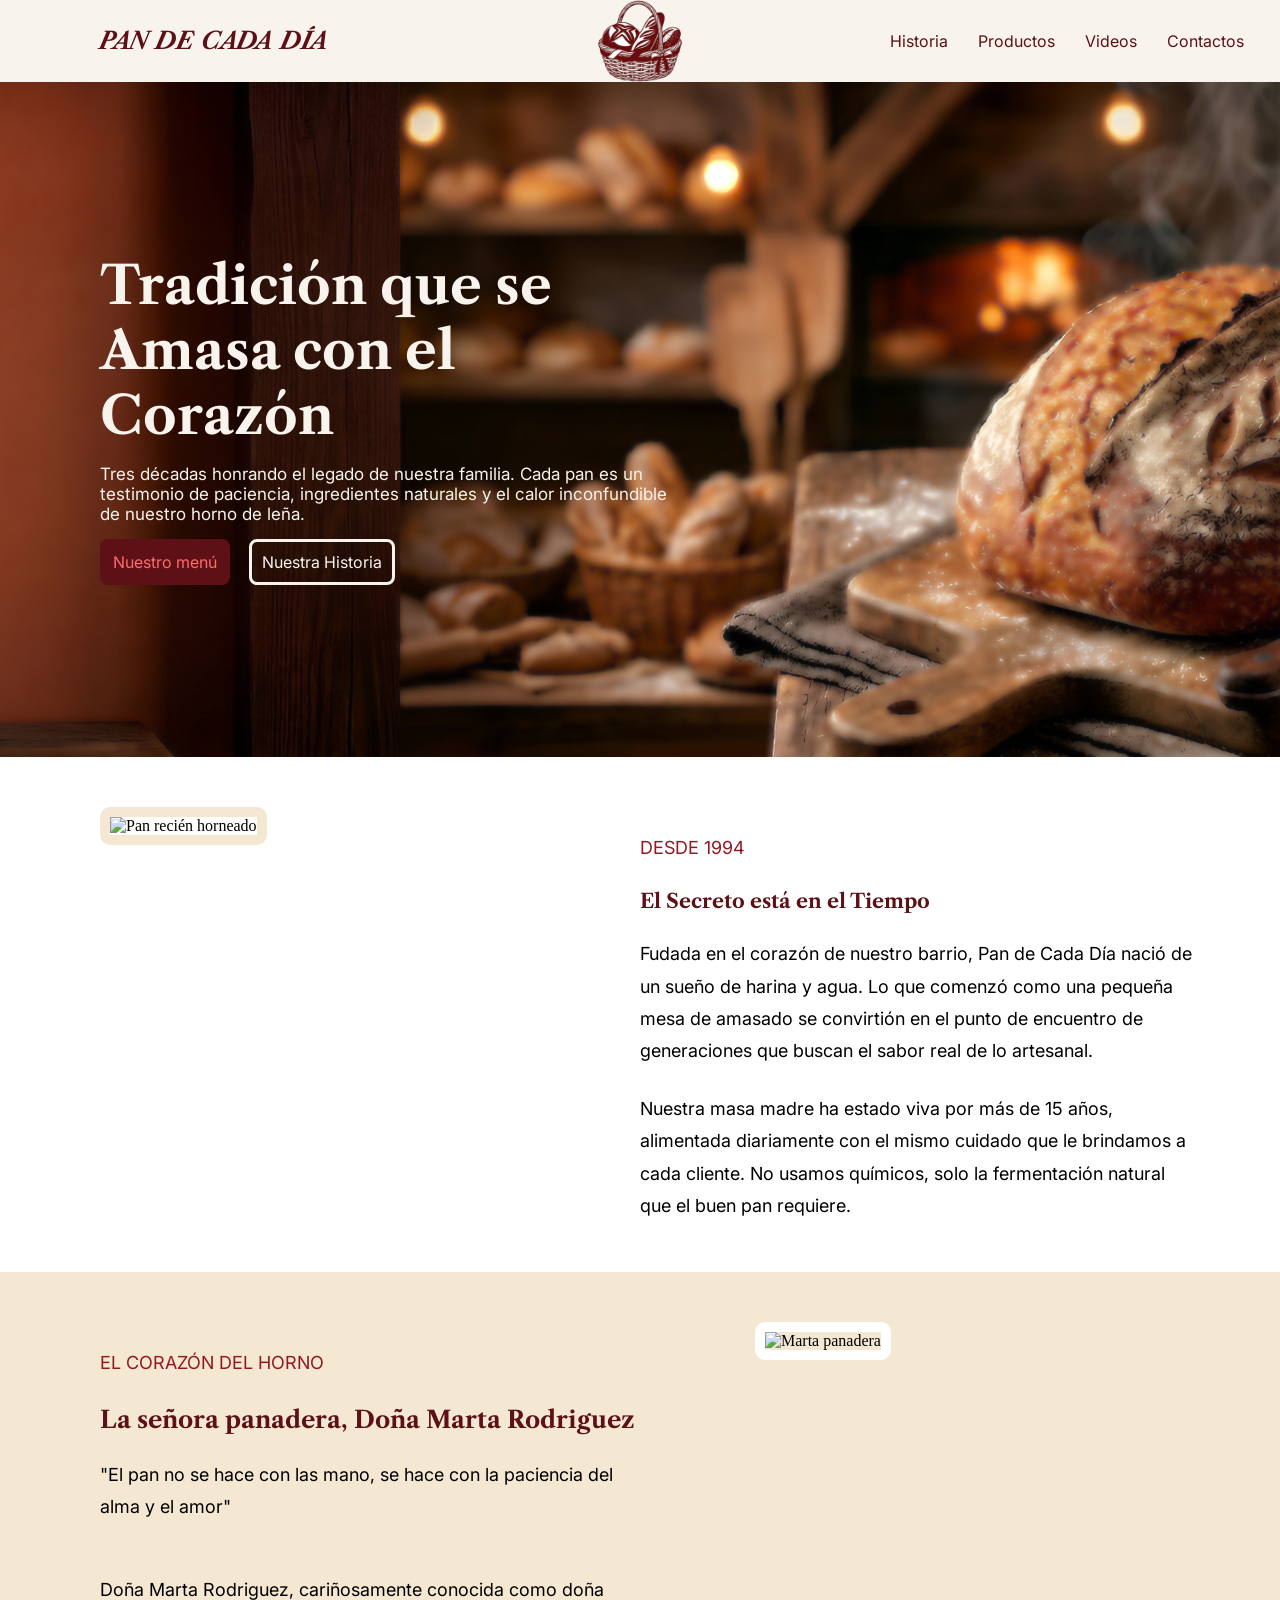
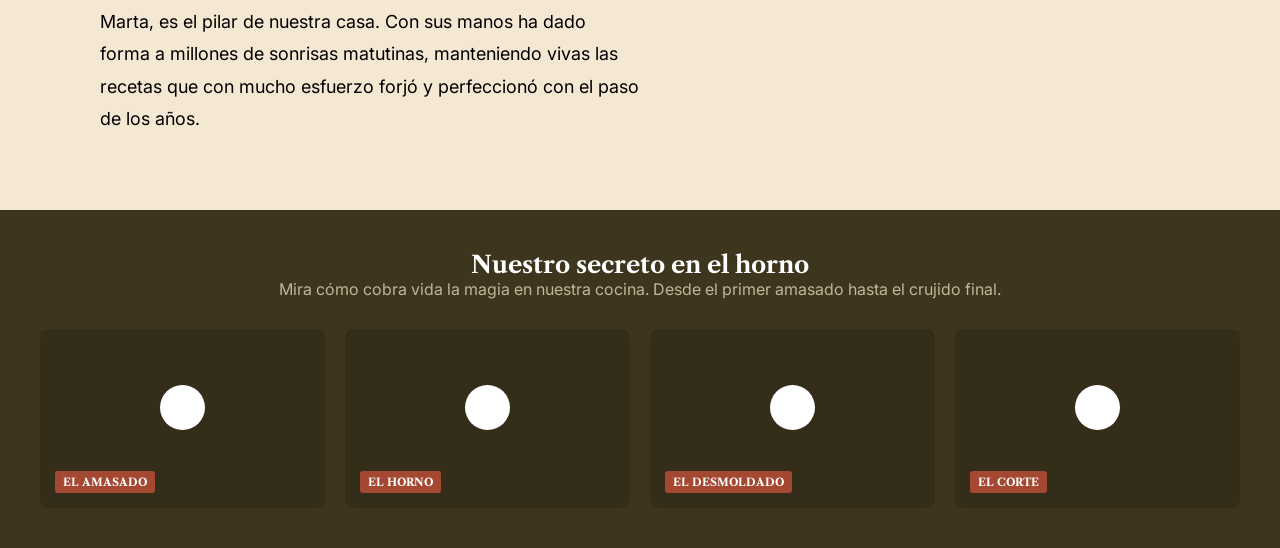
==== Panadería/index.html @ 680e4c4f "Implementación de Brief 1, panadería" ====
<!DOCTYPE html>
<html lang="en">
<head>
    <meta charset="UTF-8">
    <meta name="viewport" content="width=device-width, initial-scale=1.0">
    <title>Pan de cada día</title>
    <link rel="stylesheet" href="./style.css">
</head>
<body>
    <div class="S1">
        <nav class="NB">
            <div class="NI">
                <h1>PAN DE CADA DÍA</h1>
            </div>
            <div  class="NC">
                <img class="LSilueta" src="./Assets/LOGOSILUETA.png" alt="Logo pan de cada día">
            </div>
            <div class="ND">
                <a href="#S3">Historia</a>
                <a href="#">Productos</a>
                <a href="#S6">Videos</a>
                <a href="#">Contactos</a>
            </div>
        </nav>
    </div>
    <div id="S2">
        <div class="S2-contenido">
        <h2>Tradición que se Amasa con el Corazón</h2>
        <p>Tres décadas honrando el legado de nuestra familia. Cada pan es un testimonio de paciencia, ingredientes naturales y el calor inconfundible de nuestro horno de leña.</p>
        <button type="button" class="B1">Nuestro menú</button>
        <button type="button"  class="B2">Nuestra Historia</button>
        </div>
    </div>
    <div id="S3">
        <div class="S3-I">
            <img src="./Assets/PANRH.png" alt="Pan recién horneado">
        </div>
        <div class="S3-D">
            <P class="Fecha">DESDE 1994</P>
            <h2>El Secreto está en el Tiempo</h2>
            <p>Fudada en el corazón de nuestro barrio, Pan de Cada Día nació
                de un sueño de harina y agua. Lo que comenzó como una pequeña mesa de amasado
                se convirtión en el punto de encuentro de generaciones que buscan el sabor real
                de lo artesanal.
            </p>
            <p>Nuestra masa madre ha estado viva por más de 15 años, alimentada diariamente con el
                mismo cuidado que le brindamos a cada cliente. No usamos químicos,
                solo la fermentación natural que el buen pan requiere.
            </p>
        </div>
    </div>
    <div id="S4">
        <div class="S4-I">
            <p class="Vineta">EL CORAZÓN DEL HORNO</p>
            <h2>La señora panadera, Doña Marta Rodriguez</h2>
            <p>"El pan no se hace con las mano, se hace con la paciencia del alma y el amor"</p>
            <p>Doña Marta Rodriguez, cariñosamente conocida como doña Marta, es el pilar
                de nuestra casa. Con sus manos ha dado forma a millones de sonrisas matutinas,
                manteniendo vivas las recetas que con mucho esfuerzo forjó y perfeccionó con el
                paso de los años.
            </p>
        </div>
        <div class="S4-D">
            <img src="./Assets/MARTA.png" alt="Marta panadera">
        </div>
    </div>

    <div id="S6">
        <div class="txt">
            <h2>Nuestro secreto en el horno</h2>
            <p>Mira cómo cobra vida la magia en nuestra cocina. Desde el primer amasado hasta el crujido final.</p>
        </div>

    <div class="grid">
        <div class="caja">
            <video src="video1.mp4" muted loop autoplay></video>
            <div class="capa">
                <button class="play"></button>
                <span>EL AMASADO</span>
            </div>
        </div>

    <div class="caja">
        <video src="video2.mp4" muted loop autoplay></video>
            <div class="capa">
                <button class="play"></button>
                <span>EL HORNO</span>
            </div>
    </div>

    <div class="caja">
        <video src="video3.mp4" muted loop autoplay></video>
            <div class="capa">
                <button class="play"></button>
                <span>EL DESMOLDADO</span>
            </div>
    </div>

    <div class="caja">
        <video src="video4.mp4" muted loop autoplay></video>
            <div class="capa">
                <button class="play"></button>
                <span>EL CORTE</span>
            </div>
    </div>
    </div>
    </div>
</body>
</html>
---- Panadería/style.css ----
@import url('https://fonts.googleapis.com/css2?family=Libre+Caslon+Text:ital,wght@0,400;0,700;1,400&display=swap');
@import url('https://fonts.googleapis.com/css2?family=Inter:ital,opsz,wght@0,14..32,100..900;1,14..32,100..900&display=swap');

:root {
    --fuente-principal: 'Libre Caslon Text', serif;
    --fuente-secundaria: 'Inter', sans-serif;
}

html {
    scroll-behavior: smooth;
}

* {
    margin: 0;
    padding: 0;
    box-sizing: border-box;
}

.NB {
    display: flex;
    background-color: #F8F4ED;
    align-items: center;
}

.NI, .NC, .ND {
    flex: 1;
    display: flex;
    justify-content: center;
}

.NI{
    font-family: var(--fuente-principal);
    font-style: italic;
    color: #5D1016;
}

.ND a{
    padding-left: 15px;
    padding-right: 15px;
    color: #5D1016;
    text-decoration: none;
    font-family:var(--fuente-secundaria);
    position: relative;
}

.ND a::after{
    content: '';
    position: absolute;
    width: 0;
    height: 1px;
    bottom: -2px;
    left: 50%;
    transform: translateX(-50%);
    background-color: currentColor;
    transition: width 0.3s ease;
}

.ND a:hover::after {
    width: 100%;
}

.LSilueta {
    width: 150px;
}

#S2 {
    min-height: 75vh;
    background-image: url(./Assets/HEROBANNER2.png);
    background-size: cover;
    background-position: center;
    display: flex;
    align-items: center;
    padding-left: 100px;
}

.S2-contenido {
    max-width: 50%;
}

.S2-contenido h2 {
    color: #F8F4ED;
    font-family: var(--fuente-principal);
    font-size: 53px;
    margin-bottom: 16px;
}

.S2-contenido p {
    color: #F8F4ED;
    font-size: 17px;
    font-family: var(--fuente-secundaria);
}

.S2-contenido .B1{
    background-color: #5D1016;
    color: #ff6a6a;
    font-size: 16px;
    border-radius: 8px;
    padding: 10px;
    border: solid #5D1016;
    margin-top: 15px;
    font-family: var(--fuente-secundaria);
    cursor: pointer;
}

.S2-contenido .B2{
    background-color: transparent;
    color: #F8F4ED;
    font-size: 16px;
    border-radius: 8px;
    padding: 10px;
    border: solid #F8F4ED;
    margin-top: 15px;
    font-family: var(--fuente-secundaria);
    cursor: pointer;
    margin-left: 15px;
}

.S2-contenido .B1:hover{
    background-color: #3b0f13;
    border-color: #3b0f13;
    transform: scale(1.07);
    transition: all 0.3s ease;
    color: #F8F4ED;
}

.S2-contenido .B2:hover{
    background-color: #ffffff;
    border-color: #ffffff;
    transform: scale(1.07);
    transition: all 0.3s ease;
    color: #5D1016;
}

#S3{
    display: grid;
    grid-template-columns: 1fr 1fr;
}

.S3-I{
    grid-column: 1;
    padding-left: 100px;
    padding-top: 50px;
    padding-bottom: 50px;
}

.S3-I img{
    height: 550px;
    border: solid #f5e8d3 10px;
    border-radius: 10px;
}

.S3-D{
    grid-column: 2;
    padding-top: 50px;
    display: flex;    
    justify-content: center;
    flex-direction: column;
    padding-bottom: 50px;
}

.S3-D .Fecha{
    color: #931822;
    font-family: var(--fuente-secundaria);
    font-size: 14   px;
}

.S3-D p{
    color: #000000;
    font-family: var(--fuente-secundaria);
    padding-right: 80px;
    margin-top: 25px;
    font-size: 18px;
    line-height: 1.8;
}

.S3-D h2{
    color: #5D1016;
    font-family: var(--fuente-principal);
    margin-top: 25px;
    font-size: 20px
}

#S4{
    display: grid;
    grid-template-columns: 1fr 1fr;
    background-color: #f5e8d3;
}

.S4-I{
    grid-column: 1;
    padding-top: 50px;
    display: flex;    
    justify-content: center;
    flex-direction: column;
    padding-bottom: 50px;
    padding-left: 100px;
}

.S4-I .Vineta{
    color: #931822;
    font-family: var(--fuente-secundaria);
    font-size: 14   px;
}

.S4-I h2{
    color: #5D1016;
    font-family: var(--fuente-principal);
}

.S4-I p{
    font-size: 18px;
    font-family: var(--fuente-secundaria);
    margin-bottom: 25px;
    margin-top: 25px;
    line-height: 1.8;
}

.S4-D{
    grid-column: 2;
    padding-left: 115px;
    padding-top: 50px;
    padding-bottom: 50px;
}

.S4-D img{
    height: 550px;
    border: solid #ffffff 10px;
    border-radius: 10px;
}

#S6 {
    background: #3d351d;
    color: #fff;
    padding: 40px 20px;
    text-align: center;
    font-family: var(--fuente-principal);
}

.txt p {
    font-family: var(--fuente-secundaria);
    color: #c2b59b; 
    margin-bottom: 30px; 
}

.grid {
    display: flex;
    gap: 20px;
    justify-content: center;
    max-width: 1200px;
    margin: 0 auto;
}

.caja {
    flex: 1;
    aspect-ratio: 16/10;
    border-radius: 8px;
    overflow: hidden;
    display: grid;
    grid-template-areas: "capas";
}

.caja video, 
.caja .capa {
    grid-area: capas;
    width: 100%;
    height: 100%;
}

.caja video {
    object-fit: cover;
}

.caja .capa {
    padding: 15px;
    box-sizing: border-box;
    display: flex;
    flex-direction: column;
    align-items: center;
    background: rgba(0, 0, 0, 0.15);
}

.play {
    width: 45px;
    height: 45px;
    background: #fff;
    border: none;
    border-radius: 50%;
    margin-top: auto;
    cursor: pointer;
}

.caja span {
    font-size: 11px;
    font-weight: bold;
    background: #a44832;
    padding: 4px 8px;
    border-radius: 3px;
    margin-top: auto;
    align-self: flex-start;
}
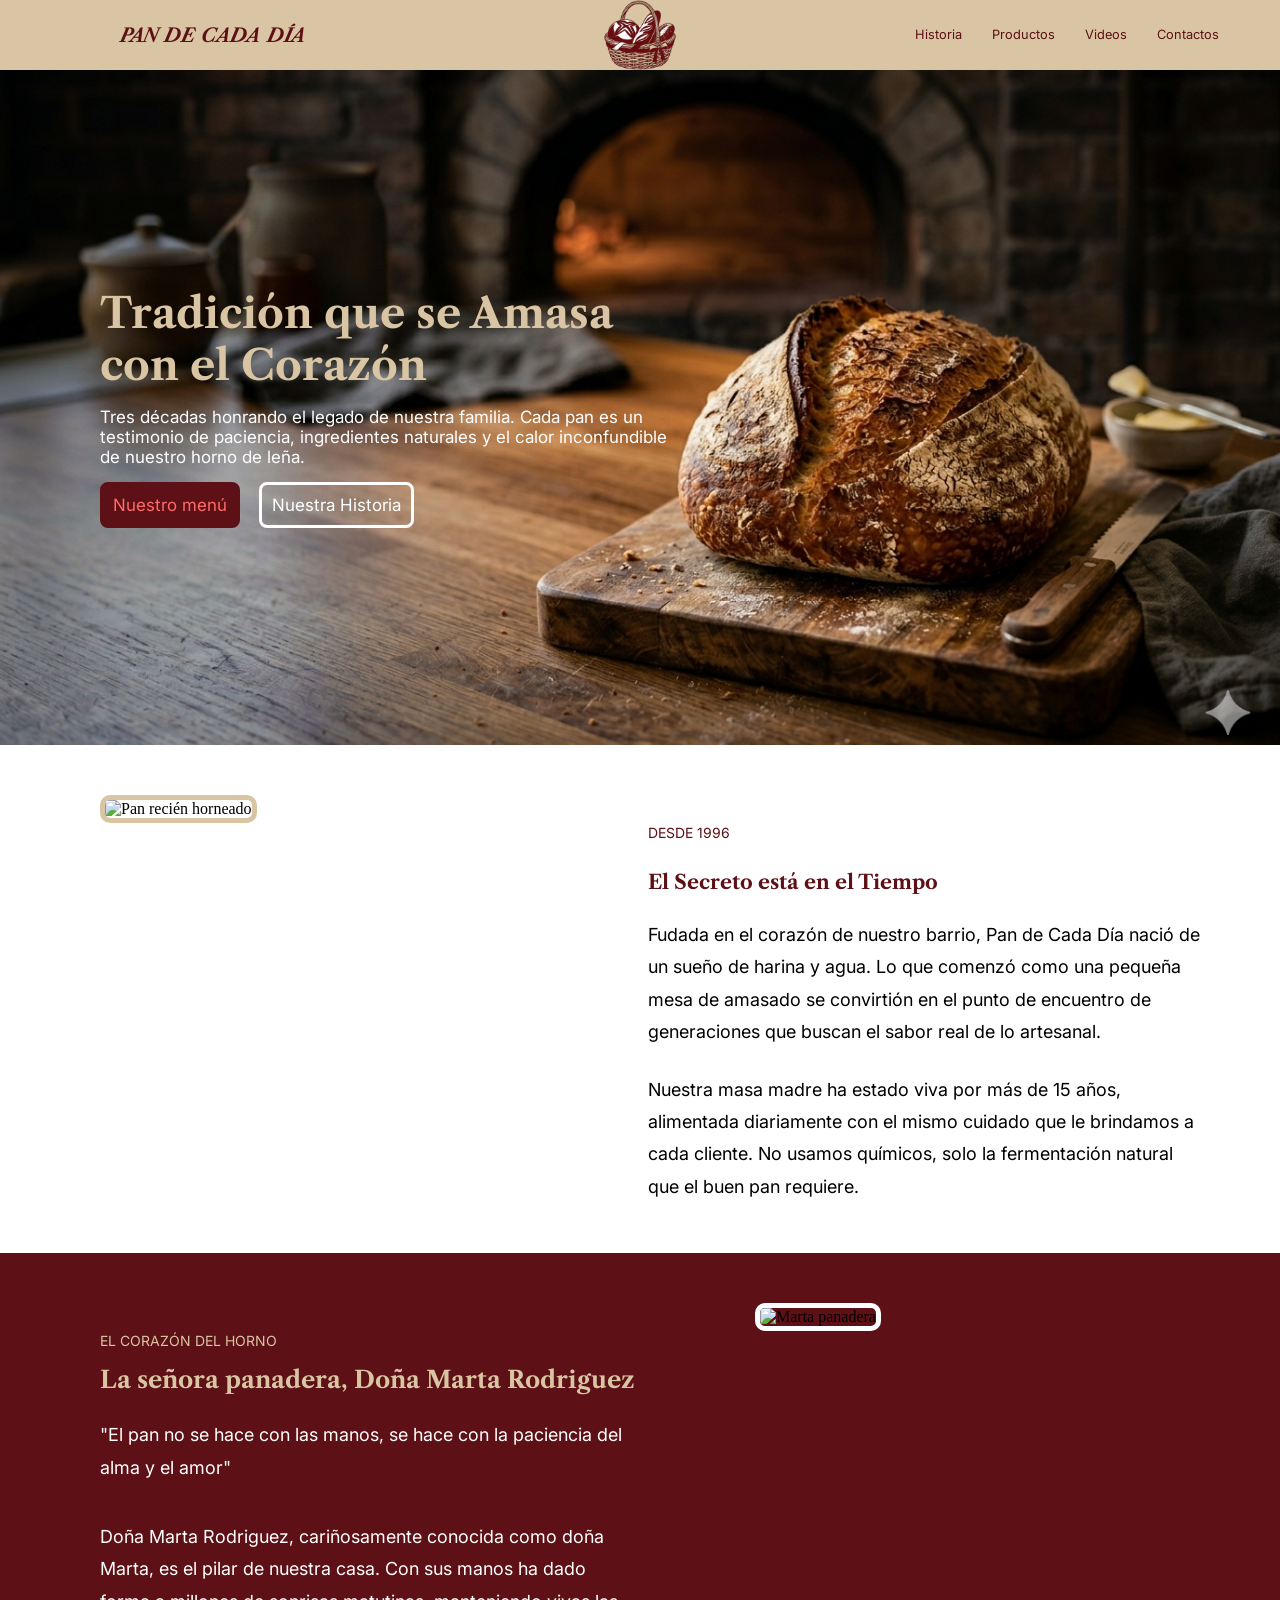
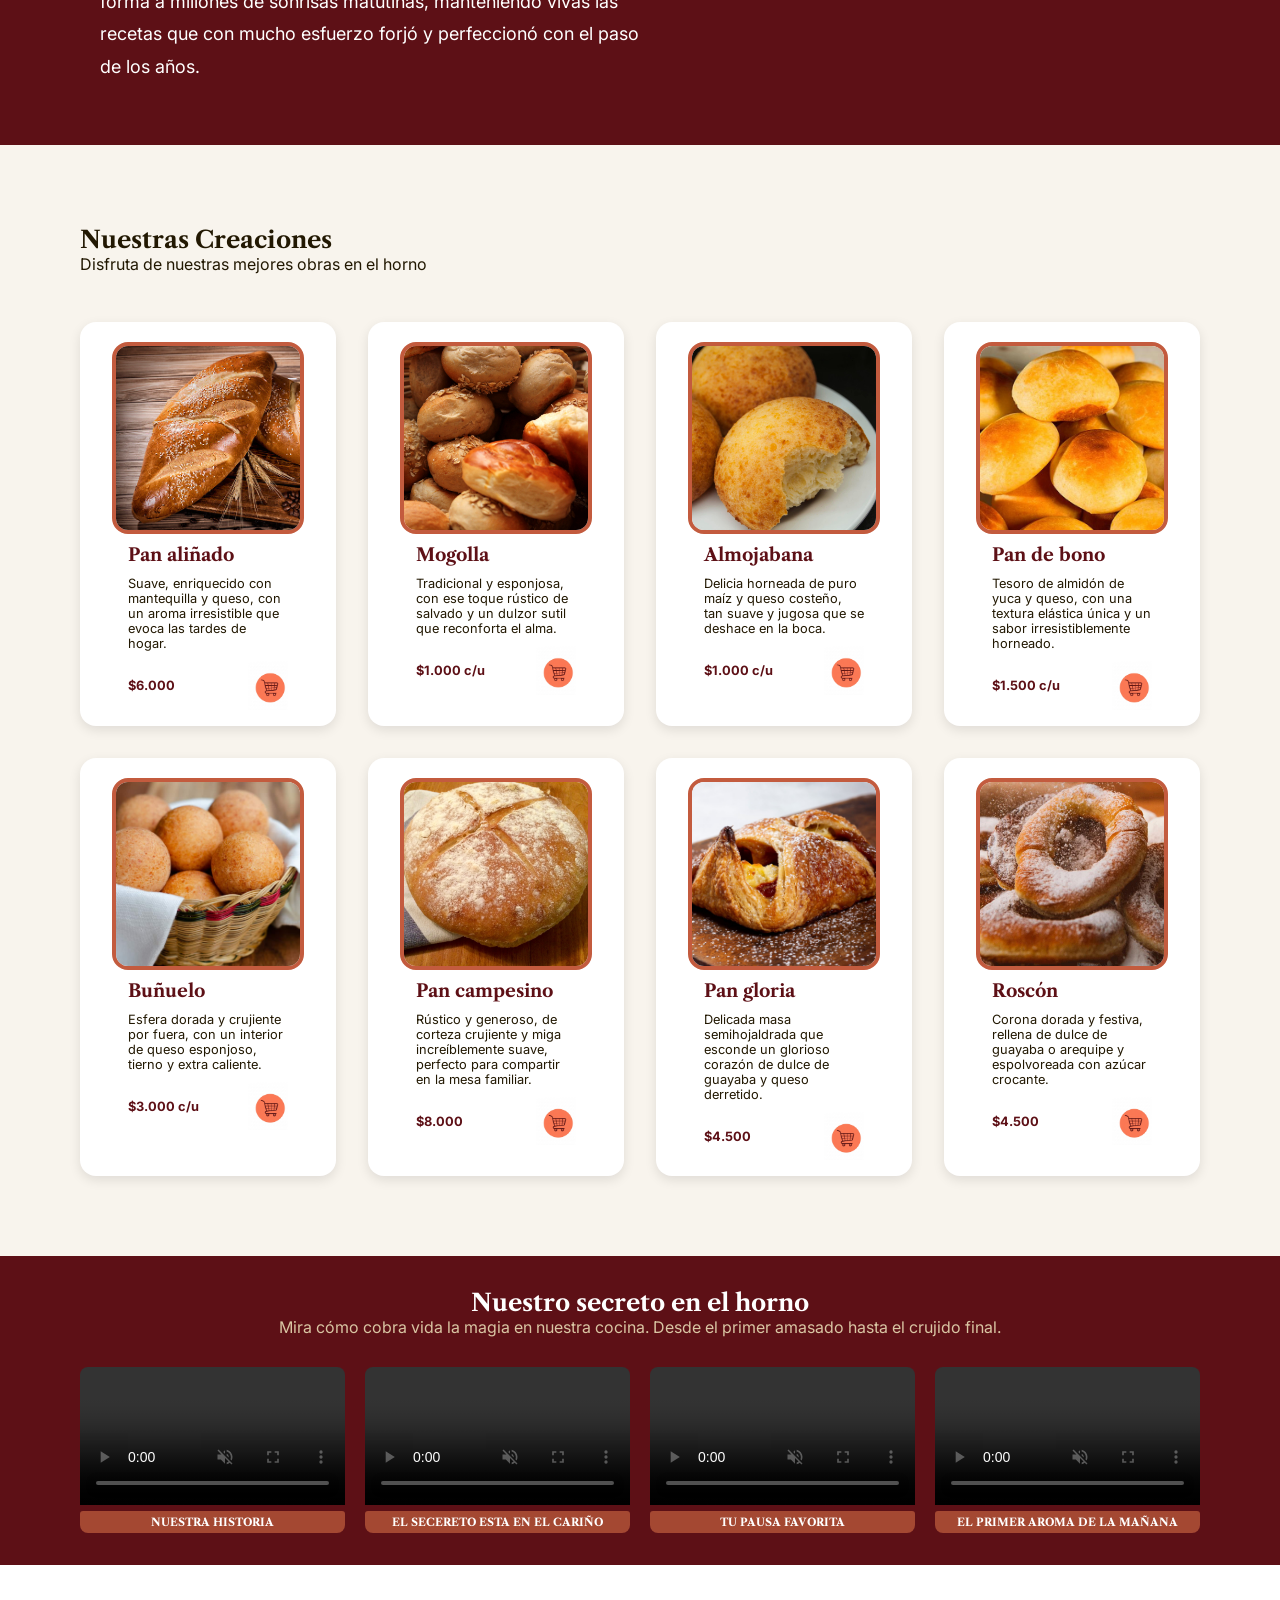
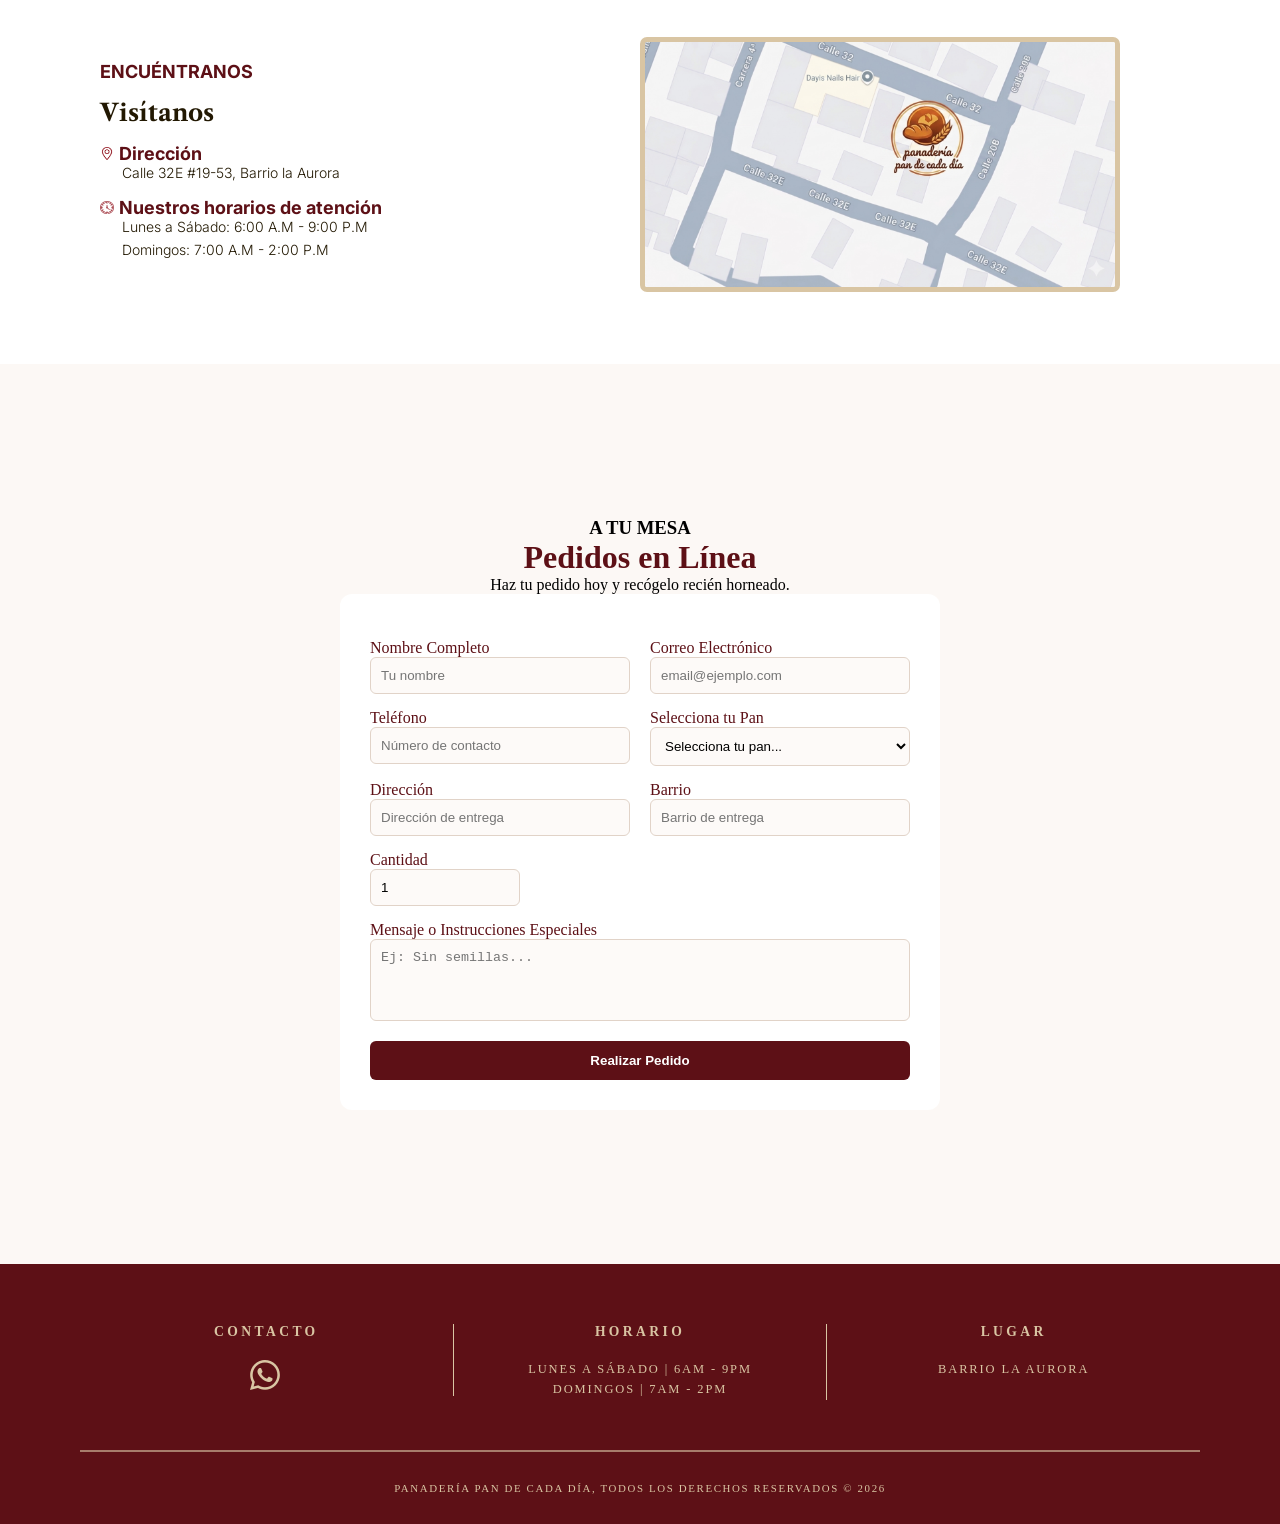
==== commit bd29afc4: "Correción del footer" ====
--- a/Panadería/index.html
+++ b/Panadería/index.html
@@ -17,9 +17,9 @@
             </div>
             <div class="ND">
                 <a href="#S3">Historia</a>
-                <a href="#">Productos</a>
+                <a href="#S5">Productos</a>
                 <a href="#S6">Videos</a>
-                <a href="#">Contactos</a>
+                <a href="#S7">Contactos</a>
             </div>
         </nav>
     </div>
@@ -27,16 +27,20 @@
         <div class="S2-contenido">
         <h2>Tradición que se Amasa con el Corazón</h2>
         <p>Tres décadas honrando el legado de nuestra familia. Cada pan es un testimonio de paciencia, ingredientes naturales y el calor inconfundible de nuestro horno de leña.</p>
+        <a href="#S5" style="text-decoration: none;">
         <button type="button" class="B1">Nuestro menú</button>
+        </a>
+        <a href="#S3">
         <button type="button"  class="B2">Nuestra Historia</button>
-        </div>
+        </a>
+    </div>
     </div>
     <div id="S3">
         <div class="S3-I">
             <img src="./Assets/PANRH.png" alt="Pan recién horneado">
         </div>
         <div class="S3-D">
-            <P class="Fecha">DESDE 1994</P>
+            <P class="Fecha">DESDE 1996</P>
             <h2>El Secreto está en el Tiempo</h2>
             <p>Fudada en el corazón de nuestro barrio, Pan de Cada Día nació
                 de un sueño de harina y agua. Lo que comenzó como una pequeña mesa de amasado
@@ -53,7 +57,7 @@
         <div class="S4-I">
             <p class="Vineta">EL CORAZÓN DEL HORNO</p>
             <h2>La señora panadera, Doña Marta Rodriguez</h2>
-            <p>"El pan no se hace con las mano, se hace con la paciencia del alma y el amor"</p>
+            <p>"El pan no se hace con las manos, se hace con la paciencia del alma y el amor"</p>
             <p>Doña Marta Rodriguez, cariñosamente conocida como doña Marta, es el pilar
                 de nuestra casa. Con sus manos ha dado forma a millones de sonrisas matutinas,
                 manteniendo vivas las recetas que con mucho esfuerzo forjó y perfeccionó con el
@@ -65,6 +69,105 @@
         </div>
     </div>
 
+    <div id="S5">
+        <div class="Texto">
+        <h2>Nuestras Creaciones</h2>
+        <p>Disfruta de nuestras mejores obras en el horno</p>
+        </div>
+        <div class="productos">
+    <div class="tarjetas">
+        <img class="fp" src="./Assets/ALINADO.jpg" alt="Pan aliñado">
+        <h2>Pan aliñado</h2>
+        <p class="descripcion">Suave, enriquecido con mantequilla y queso, con un aroma irresistible que evoca las tardes de hogar.</p>
+        <div class="carrito">
+            <p>$6.000</p>
+            <a>
+            <img class="lcarro" src="./Assets/LCARRITO.png" alt="Logo carrito">
+            </a>
+        </div>
+    </div>
+    <div class="tarjetas">
+        <img class="fp" src="./Assets/MOGOLLA.jpg" alt="Pan mogolla">
+        <h2>Mogolla</h2>
+        <p class="descripcion">Tradicional y esponjosa, con ese toque rústico de salvado y un dulzor sutil que reconforta el alma.</p>
+        <div class="carrito">
+            <p>$1.000 c/u</p>
+            <a>
+            <img class="lcarro" src="./Assets/LCARRITO.png" alt="Logo carrito">
+            </a>
+        </div>
+    </div>
+    <div class="tarjetas">
+        <img class="fp" src="./Assets/ALMO.jpg" alt="Almojabana">
+        <h2>Almojabana</h2>
+        <p class="descripcion">Delicia horneada de puro maíz y queso costeño, tan suave y jugosa que se deshace en la boca.</p>
+        <div class="carrito">
+            <p>$1.000 c/u</p>
+            <a>
+            <img class="lcarro" src="./Assets/LCARRITO.png" alt="Logo carrito">
+            </a>
+        </div>
+    </div>
+    <div class="tarjetas">
+        <img class="fp" src="./Assets/BONO.jpg" alt="Pan de bono">
+        <h2>Pan de bono</h2>
+        <p class="descripcion">Tesoro de almidón de yuca y queso, con una textura elástica única y un sabor irresistiblemente horneado.</p>
+        <div class="carrito">
+            <p>$1.500 c/u</p>
+            <a>
+            <img class="lcarro" src="./Assets/LCARRITO.png" alt="Logo carrito">
+            </a>
+        </div>
+    </div>
+    <div class="tarjetas">
+        <img class="fp" src="./Assets/BUNUELO.jpg" alt="Buñuelo">
+        <h2>Buñuelo</h2>
+        <p class="descripcion">Esfera dorada y crujiente por fuera, con un interior de queso esponjoso, tierno y extra caliente.</p>
+        <div class="carrito">
+            <p>$3.000 c/u</p>
+            <a>
+            <img class="lcarro" src="./Assets/LCARRITO.png" alt="Logo carrito">
+            </a>
+        </div>
+    </div>
+    <div class="tarjetas">
+        <img class="fp" src="./Assets/CAMPESINO.jpg" alt="Pan campesino">
+        <h2>Pan campesino</h2>
+        <p class="descripcion">Rústico y generoso, de corteza crujiente y miga increíblemente suave, perfecto para compartir en la mesa familiar.</p>
+        <div class="carrito">
+            <p>$8.000</p>
+            <a>
+            <img class="lcarro" src="./Assets/LCARRITO.png" alt="Logo carrito">
+            </a>
+        </div>
+    </div>
+    <div class="tarjetas">
+        <img class="fp" src="./Assets/PGLORIA.jpg" alt="Pan gloria">
+        <h2>Pan gloria</h2>
+        <p class="descripcion">Delicada masa semihojaldrada que esconde un glorioso corazón de dulce de guayaba y queso derretido.</p>
+        <div class="carrito">
+            <p>$4.500</p>
+            <a>
+            <img class="lcarro" src="./Assets/LCARRITO.png" alt="Logo carrito">
+            </a>
+        </div>
+    </div>
+    <div class="tarjetas">
+        <img class="fp" src="./Assets/ROSCON.jpg" alt="Roscón">
+        <h2>Roscón</h2>
+        <p class="descripcion">Corona dorada y festiva, rellena de dulce de guayaba o arequipe y espolvoreada con azúcar crocante.</p>
+        <div class="carrito">
+            <p>$4.500</p>
+            <a>
+            <img class="lcarro" src="./Assets/LCARRITO.png" alt="Logo carrito">
+            </a>
+        </div>
+    </div>
+    </div>
+    </div>
+
+    
+
     <div id="S6">
         <div class="txt">
             <h2>Nuestro secreto en el horno</h2>
@@ -73,37 +176,139 @@
 
     <div class="grid">
         <div class="caja">
-            <video src="video1.mp4" muted loop autoplay></video>
-            <div class="capa">
-                <button class="play"></button>
-                <span>EL AMASADO</span>
-            </div>
-        </div>
-
-    <div class="caja">
-        <video src="video2.mp4" muted loop autoplay></video>
-            <div class="capa">
-                <button class="play"></button>
-                <span>EL HORNO</span>
-            </div>
-    </div>
-
-    <div class="caja">
-        <video src="video3.mp4" muted loop autoplay></video>
-            <div class="capa">
-                <button class="play"></button>
-                <span>EL DESMOLDADO</span>
-            </div>
-    </div>
-
-    <div class="caja">
-        <video src="video4.mp4" muted loop autoplay></video>
-            <div class="capa">
-                <button class="play"></button>
-                <span>EL CORTE</span>
-            </div>
-    </div>
-    </div>
-    </div>
+            <video src="./Assets/la-panadera-marta-rodrguez.mp4" controls muted></video>
+                <span>NUESTRA HISTORIA</span>
+        </div>
+
+        <div class="caja">
+            <video src="./Assets/Video amasando.mp4" controls muted></video>
+                <span>EL SECERETO ESTA EN EL CARIÑO</span>
+        </div>
+
+        <div class="caja">
+            <video src="./Assets/Video experiencia.mp4" controls muted></video>
+                <span>TU PAUSA FAVORITA</span>
+        </div>
+        <div class="caja">
+            <video src="./Assets/Video horno pradera.mp4" controls muted></video>
+                <span>EL PRIMER AROMA DE LA MAÑANA</span>
+        </div>
+    </div>
+    </div>
+
+    <div id="S7">
+        <div class="S7-I">
+            <p class="TMapa">ENCUÉNTRANOS</p>
+            <h2>Visítanos</h2>
+            <div class="Edireccion">       
+                <img src="./Assets/LMAPA.png" alt="icono mapa">
+                <p>Dirección</p>
+            </div>
+            <p class="direccion">Calle 32E #19-53, Barrio la Aurora</p>
+            <div class="Ehorario">
+                <img src="./Assets/LRELOJ.png" alt="icono reloj">
+                <p>Nuestros horarios de atención</p>
+            </div>
+            <p class="horario">Lunes a Sábado: 6:00 A.M - 9:00 P.M</p>
+            <p class="horario">Domingos: 7:00 A.M - 2:00 P.M</p>
+        </div>
+        <div class="S7-D">
+            <img src="./Assets/MAPA.png" alt="Mapa de la panadería">
+        </div>
+    </div>
+
+<div class="principal">
+        
+        <div class="cabeza">
+            <h3>A TU MESA</h3>
+            <h1>Pedidos en Línea</h1>
+            <p>Haz tu pedido hoy y recógelo recién horneado.</p>
+        </div>
+        
+        <div class="FACTU">
+            
+            <div class="fila">
+                <div class="campo">
+                    <label>Nombre Completo</label>
+                    <input type="text" placeholder="Tu nombre">
+                </div>
+                <div class="campo">
+                    <label>Correo Electrónico</label>
+                    <input type="email" placeholder="email@ejemplo.com">
+                </div>
+            </div>
+
+            <div class="fila">
+                <div class="campo">
+                    <label>Teléfono</label>
+                    <input type="tel" placeholder="Número de contacto">
+                </div>
+                <div class="campo">
+                    <label>Selecciona tu Pan</label>
+                    <select>
+                        <option disabled selected>Selecciona tu pan...</option>
+                        <option>Pan aliñado</option>
+                        <option>Buñuelo</option>
+                        <option>Pan campesino</option>
+                        <option>Pan de Bono</option>
+                        <option>Pan gloria</option>
+                        <option>Roscón</option>
+                        <option>Mogolla</option>
+                        <option>Almojabana</option>
+                    </select>
+                </div>
+            </div>
+
+            <div class="fila">
+                <div class="campo">
+                    <label>Dirección</label>
+                    <input type="text" placeholder="Dirección de entrega">
+                </div>
+                <div class="campo">
+                    <label>Barrio</label>
+                    <input type="text" placeholder="Barrio de entrega">
+                </div>
+            </div>
+
+            <div class="fila">
+                <div class="campo" style="max-width: 150px;">
+                    <label>Cantidad</label>
+                    <input type="number" value="1">
+                </div>
+            </div>
+
+            <div class="fila">
+                <div class="campo">
+                    <label>Mensaje o Instrucciones Especiales</label>
+                    <textarea rows="4" placeholder="Ej: Sin semillas..."></textarea>
+                </div>
+            </div>
+
+            <button class="boton-pedido">Realizar Pedido</button>
+        </div>
+    </div>
+
+<footer>
+    <div class="info">
+    <div class="col">
+        <h3>Contacto</h3>
+        <a href="https://wa.me/3103776150" target="_blank" ><img src="./Assets/whatsapp.png" alt="whatsapp"></a>
+    </div>
+
+    <div class="col">
+        <h3>Horario</h3>
+        <p>Lunes a sábado | 6am - 9pm</p>
+        <p>Domingos | 7am - 2pm</p>
+    </div>
+
+    <div class="col">
+        <h3>Lugar</h3>
+        <p>Barrio la aurora</p>
+    </div>
+    </div>
+
+    <div class="divisor"></div> 
+<p class="copy">Panadería Pan de cada Día, todos los derechos reservados &copy; 2026</p> 
+</footer>
 </body>
 </html>
--- a/Panadería/style.css
+++ b/Panadería/style.css
@@ -4,6 +4,11 @@
 :root {
     --fuente-principal: 'Libre Caslon Text', serif;
     --fuente-secundaria: 'Inter', sans-serif;
+    --Color-Vinotinto: #5d1016;
+    --Color-Terracota: #c35b3e;
+    --Color-caqui: #D9c5a3;
+    --Color-Oliva: #221802;
+
 }
 
 html {
@@ -16,9 +21,9 @@
     box-sizing: border-box;
 }
 
-.NB {
-    display: flex;
-    background-color: #F8F4ED;
+.NB{
+    display: flex;
+    background-color: var(--Color-caqui);
     align-items: center;
 }
 
@@ -26,21 +31,24 @@
     flex: 1;
     display: flex;
     justify-content: center;
+
 }
 
 .NI{
     font-family: var(--fuente-principal);
     font-style: italic;
-    color: #5D1016;
+    color: var(--Color-Vinotinto);
+    font-size: clamp(0.8rem, 1vw, 2rem);
 }
 
 .ND a{
-    padding-left: 15px;
-    padding-right: 15px;
-    color: #5D1016;
+    padding-left: 0.9375rem;
+    padding-right: 0.9375rem;
+    color: var(--Color-Vinotinto);
     text-decoration: none;
     font-family:var(--fuente-secundaria);
     position: relative;
+    font-size: clamp(0.8rem, 1vw, 1rem);
 }
 
 .ND a::after{
@@ -60,17 +68,17 @@
 }
 
 .LSilueta {
-    width: 150px;
+    width: 30%;
 }
 
 #S2 {
     min-height: 75vh;
-    background-image: url(./Assets/HEROBANNER2.png);
+    background-image: url(./Assets/HEROBANNER.png);
     background-size: cover;
     background-position: center;
     display: flex;
     align-items: center;
-    padding-left: 100px;
+    padding-left: 6.25rem;
 }
 
 .S2-contenido {
@@ -78,46 +86,46 @@
 }
 
 .S2-contenido h2 {
-    color: #F8F4ED;
-    font-family: var(--fuente-principal);
-    font-size: 53px;
+    color: var(--Color-caqui);
+    font-family: var(--fuente-principal);
+    font-size: clamp(1.5rem, 3.3vw, 3.3125rem);
     margin-bottom: 16px;
 }
 
 .S2-contenido p {
-    color: #F8F4ED;
-    font-size: 17px;
+    color: white;
+    font-size: clamp(0.5rem,2vw,1.0625rem);
     font-family: var(--fuente-secundaria);
 }
 
 .S2-contenido .B1{
-    background-color: #5D1016;
+    background-color: var(--Color-Vinotinto);
     color: #ff6a6a;
-    font-size: 16px;
-    border-radius: 8px;
-    padding: 10px;
-    border: solid #5D1016;
-    margin-top: 15px;
+    font-size: clamp(0.5rem,2vw,1.0625rem);
+    border-radius: 0.5rem;
+    padding: 0.625rem;
+    border: solid var(--Color-Vinotinto);
+    margin-top: 0.9375rem;
     font-family: var(--fuente-secundaria);
     cursor: pointer;
 }
 
 .S2-contenido .B2{
     background-color: transparent;
-    color: #F8F4ED;
-    font-size: 16px;
-    border-radius: 8px;
-    padding: 10px;
-    border: solid #F8F4ED;
-    margin-top: 15px;
+    color: white;
+    font-size: clamp(0.5rem,2vw,1.0625rem);
+    border-radius: 0.5rem;
+    padding: 0.625rem;
+    border: solid white;
+    margin-top: 0.9375rem;
     font-family: var(--fuente-secundaria);
     cursor: pointer;
-    margin-left: 15px;
+    margin-left: 0.9375rem;
 }
 
 .S2-contenido .B1:hover{
-    background-color: #3b0f13;
-    border-color: #3b0f13;
+    background-color: var(--Color-Oliva);
+    border-color: var(--Color-Oliva);
     transform: scale(1.07);
     transition: all 0.3s ease;
     color: #F8F4ED;
@@ -128,62 +136,64 @@
     border-color: #ffffff;
     transform: scale(1.07);
     transition: all 0.3s ease;
-    color: #5D1016;
+    color: var(--Color-Oliva);
 }
 
 #S3{
     display: grid;
     grid-template-columns: 1fr 1fr;
+    gap: 1rem;
 }
 
 .S3-I{
     grid-column: 1;
-    padding-left: 100px;
-    padding-top: 50px;
-    padding-bottom: 50px;
+    padding-left: 6.25rem;
+    padding-top: 3.125rem;
+    padding-bottom: 3.125rem;
 }
 
 .S3-I img{
-    height: 550px;
-    border: solid #f5e8d3 10px;
+    height: 34.375rem;
+    width: 88%;
+    border: solid var(--Color-caqui) 0.3125rem;
     border-radius: 10px;
 }
 
 .S3-D{
     grid-column: 2;
-    padding-top: 50px;
+    padding-top: 3.125rem;
     display: flex;    
     justify-content: center;
     flex-direction: column;
-    padding-bottom: 50px;
+    padding-bottom: 3.125rem;
 }
 
 .S3-D .Fecha{
-    color: #931822;
-    font-family: var(--fuente-secundaria);
-    font-size: 14   px;
+    color: var(--Color-Vinotinto);
+    font-family: var(--fuente-secundaria);
+    font-size: 14px;
 }
 
 .S3-D p{
     color: #000000;
     font-family: var(--fuente-secundaria);
-    padding-right: 80px;
-    margin-top: 25px;
-    font-size: 18px;
+    padding-right: 5rem;
+    margin-top: 1.5625rem;
+    font-size: clamp( 0.7rem,1.7vw,1.125rem);
     line-height: 1.8;
 }
 
 .S3-D h2{
-    color: #5D1016;
-    font-family: var(--fuente-principal);
-    margin-top: 25px;
-    font-size: 20px
+    color: var(--Color-Vinotinto);
+    font-family: var(--fuente-principal);
+    margin-top: 1.5625rem;
+    font-size: clamp( 1rem,2vw,1.25rem);
 }
 
 #S4{
     display: grid;
     grid-template-columns: 1fr 1fr;
-    background-color: #f5e8d3;
+    background-color: var(--Color-Vinotinto);
 }
 
 .S4-I{
@@ -197,22 +207,23 @@
 }
 
 .S4-I .Vineta{
-    color: #931822;
-    font-family: var(--fuente-secundaria);
-    font-size: 14   px;
+    color: var(--Color-caqui);
+    font-family: var(--fuente-secundaria);
+    font-size: 14px;
 }
 
 .S4-I h2{
-    color: #5D1016;
+    color: var(--Color-caqui);
     font-family: var(--fuente-principal);
 }
 
 .S4-I p{
     font-size: 18px;
     font-family: var(--fuente-secundaria);
-    margin-bottom: 25px;
+    margin-bottom: 12px;
     margin-top: 25px;
     line-height: 1.8;
+    color: white;
 }
 
 .S4-D{
@@ -223,22 +234,119 @@
 }
 
 .S4-D img{
-    height: 550px;
-    border: solid #ffffff 10px;
+    height:34.375rem;
+    width: 87%;
+    border: solid #ffffff 0.3125rem;
     border-radius: 10px;
 }
 
+#S5 {
+    padding: 5rem;
+    background-color: #F8F4ED;
+}
+
+.Texto h2 {
+    font-family: var(--fuente-principal);
+    color: var(--Color-Oliva);
+}
+
+.Texto p {
+    font-family: var(--fuente-secundaria);
+    color: var(--Color-Oliva);
+}
+
+#S5 .productos {
+    display: grid;
+    grid-template-columns: repeat(4, 1fr);
+    gap: 2rem;
+    padding-top: 3rem;
+}
+
+#S5 .productos .tarjetas {
+    background-color: #ffffff;
+    border-radius: 1rem;
+    display: flex;
+    flex-direction: column;
+    box-shadow: 0 4px 12px rgba(0, 0, 0, 0.1);
+    transition: box-shadow 0.3s ease;
+}
+
+#S5 .productos .tarjetas:hover{
+    transform: scale(1.02);
+    transition: all 0.5s;
+}
+
+#S5 .productos .tarjetas:hover{
+    box-shadow: 0 8px 24px rgba(0, 0, 0, 0.2);
+}
+
+#S5 .productos .tarjetas .fp {
+    width: 75%;
+    border-radius: 1rem;
+    margin: 1.25rem auto 0 auto;
+    border: solid var(--Color-Terracota) 0.3rem;
+}
+
+
+#S5 .productos .tarjetas h2 {
+    font-family: var(--fuente-principal);
+    font-size: 1.125rem;
+    margin-left: 3rem;
+    margin-top: 0.625rem;
+    color: var(--Color-Vinotinto);
+}
+
+#S5 .productos .tarjetas .descripcion{
+    font-family: var(--fuente-secundaria);
+    font-size: 0.8rem;
+    margin-left: 3rem;
+    margin-right: 3rem;
+    margin-top: 0.625rem;
+    color: var(--Color-Oliva);
+    text-align: left;
+}
+
+#S5 .productos .tarjetas .carrito{
+    font-family: var(--fuente-secundaria);
+    font-size: 0.8rem;
+    margin-left: 3rem;
+    margin-right: 3rem;
+    margin-top: 0.625rem;
+    color: var(--Color-Vinotinto);
+    text-align: left;
+    font-weight: bold;
+    display: flex;
+    justify-content: space-between;
+    align-items: center;
+    padding-bottom: 1rem;
+}
+
+#S5 .productos .tarjetas .carrito .lcarro{
+    width: 2.5rem;
+}
+
+.carrito a {
+    display: flex;
+    cursor: pointer;
+}
+
+.carrito a:hover{
+    transform: scale(1.10);
+    transition: all 0.2s;
+}
+
+
 #S6 {
-    background: #3d351d;
+    background: var(--Color-Vinotinto);
     color: #fff;
-    padding: 40px 20px;
+    padding: 2rem 5rem 2rem 5rem;
     text-align: center;
     font-family: var(--fuente-principal);
 }
 
 .txt p {
     font-family: var(--fuente-secundaria);
-    color: #c2b59b; 
+    color: var(--Color-caqui); 
     margin-bottom: 30px; 
 }
 
@@ -246,7 +354,7 @@
     display: flex;
     gap: 20px;
     justify-content: center;
-    max-width: 1200px;
+    max-width: 100%;
     margin: 0 auto;
 }
 
@@ -259,34 +367,13 @@
     grid-template-areas: "capas";
 }
 
-.caja video, 
-.caja .capa {
-    grid-area: capas;
+.caja video{
     width: 100%;
     height: 100%;
 }
 
 .caja video {
     object-fit: cover;
-}
-
-.caja .capa {
-    padding: 15px;
-    box-sizing: border-box;
-    display: flex;
-    flex-direction: column;
-    align-items: center;
-    background: rgba(0, 0, 0, 0.15);
-}
-
-.play {
-    width: 45px;
-    height: 45px;
-    background: #fff;
-    border: none;
-    border-radius: 50%;
-    margin-top: auto;
-    cursor: pointer;
 }
 
 .caja span {
@@ -297,4 +384,220 @@
     border-radius: 3px;
     margin-top: auto;
     align-self: flex-start;
-}+}
+
+#S7{
+    display: grid;
+    grid-template-columns: 1fr 1fr;
+}
+
+
+.S7-I{
+    grid-column: 1;
+    padding-left: 6.25rem;
+    padding-top: 6rem;
+    padding-bottom: 6.25rem;
+}
+
+.S7-I p{
+    font-family: var(--fuente-secundaria);
+    color: var(--Color-Vinotinto);
+    font-weight: bold;
+    font-size: 1.125rem;
+}
+
+.S7-I h2{
+    font-family: var(--fuente-principal);
+    color: var(--Color-Oliva);
+    padding-top: 1rem;
+}
+
+.S7-I .Edireccion{
+    padding-top: 1rem;
+    display: flex;
+    align-items: center;
+    gap: 5px;
+}
+
+.S7-I .Edireccion img{
+    width: 2.5%;
+}
+
+.S7-I .Ehorario{
+    padding-top: 1rem;
+    display: flex;
+    align-items: center;
+    gap: 5px;
+}
+
+.S7-I .Ehorario img{
+    width: 2.5%;
+}
+
+
+.S7-I .direccion{
+    font-size: 0.875rem;
+    color: var(--Color-Oliva);
+    padding-left: 1.375rem;
+    font-weight: 300;
+}
+
+.S7-I .horario{
+    font-size: 0.875rem;
+    color: var(--Color-Oliva);
+    padding-left: 1.375rem;
+    font-weight: 300;
+    padding-bottom: 0.375rem;
+}
+
+.S7-D{
+    grid-column: 2;
+    display: flex;
+    align-items: center;
+}
+
+.S7-D img{
+    width: 75%;
+    border-radius: 0.4375rem;
+    border: solid var(--Color-caqui) 5px;
+}
+
+.principal {
+    display: flex;
+    flex-direction: column;
+    align-items: center;
+    justify-content: center;
+    min-height: 100vh;
+    background-color: #fcf8f5; 
+}
+
+.cabeza {
+    text-align: center;
+}
+
+.cabeza h1, .campo label {
+    color: var(--Color-Vinotinto); 
+}
+
+.FACTU {
+    background-color: #ffffff;
+    width: 100%;
+    max-width: 600px;
+    padding: 30px;
+    box-sizing: border-box;
+    border-radius: 12px; 
+}
+
+.fila {
+    display: flex;
+    gap: 20px;
+    margin-top: 15px;
+}
+
+.campo {
+    display: flex;
+    flex-direction: column;
+    flex: 1;
+}
+
+.campo input, .campo select, .campo textarea {
+    background-color: #fdfaf8; 
+    border: 1px solid #e1d3c8; 
+    border-radius: 6px;
+    padding: 10px;
+    resize: none;
+}
+
+.boton-pedido {
+    width: 100%;
+    margin-top: 20px;
+    padding: 12px;
+    background-color: var(--Color-Vinotinto); 
+    color: white; 
+    border: none;
+    border-radius: 6px;
+    font-weight: bold;
+    cursor: pointer;
+}
+
+.boton-pedido:hover{
+    transform: scale(1.02);
+    transition: all 1s;
+    background-color: #931822;
+}
+
+footer {
+    background: var(--Color-Vinotinto);
+    padding: 60px 80px 30px;
+}
+
+
+.info {
+    display: flex;
+    justify-content: center;
+    align-items: flex-start;
+    gap: 0;
+    margin-bottom: 50px;
+}
+
+.col {
+    flex: 1;
+    text-align: center;
+    padding: 0 40px;
+}
+
+.col:not(:last-child) {
+    border-right: 1px solid var(--Color-caqui);
+}
+
+.col h3 {
+    color: var(--Color-caqui);
+    font-size: 0.85rem;
+    font-weight: 700;
+    letter-spacing: 0.25em;
+    text-transform: uppercase;
+    margin-bottom: 20px;
+}
+
+.col p {
+    color: var(--Color-caqui);
+    font-size: 0.78rem;
+    letter-spacing: 0.15em;
+    text-transform: uppercase;
+    line-height: 1.6;
+}
+
+    
+.divisor{
+    width: 100%;
+    height: 2px;
+    background: var(--Color-caqui);
+    margin-bottom: 30px;
+    opacity: 0.6;
+} 
+
+.social{
+    display: flex;
+    justify-content: center;
+    gap: 28px;
+    margin-bottom: 20px;
+}
+
+.social a {
+    color: var(--Color-caqui);
+    font-size: 1.2rem;
+    text-decoration: none;
+    transition: color 0.2s;
+}
+
+.social a:hover {
+    color: var(--Color-caqui);
+}
+
+.copy {
+    text-align: center;
+    color: var(--Color-caqui);
+    font-size: 0.68rem;
+    letter-spacing: 0.15em;
+    text-transform: uppercase;
+}
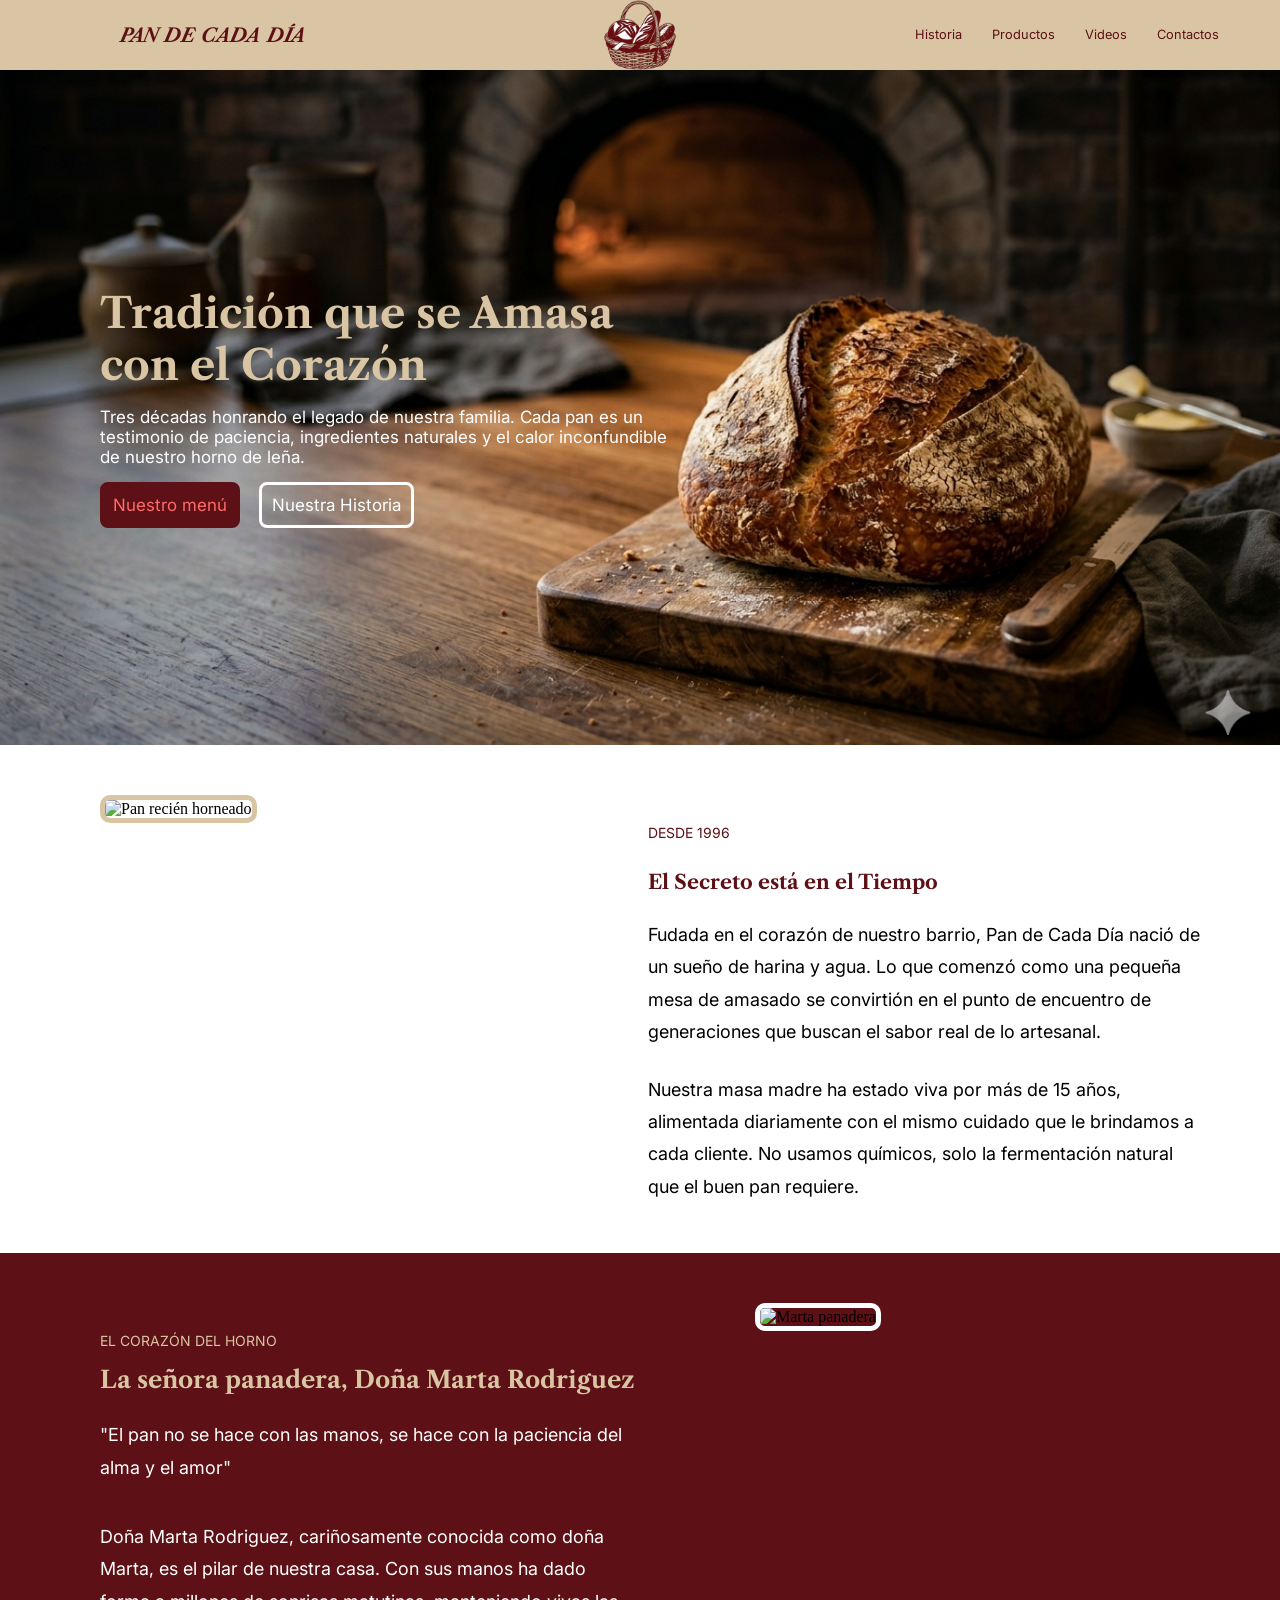
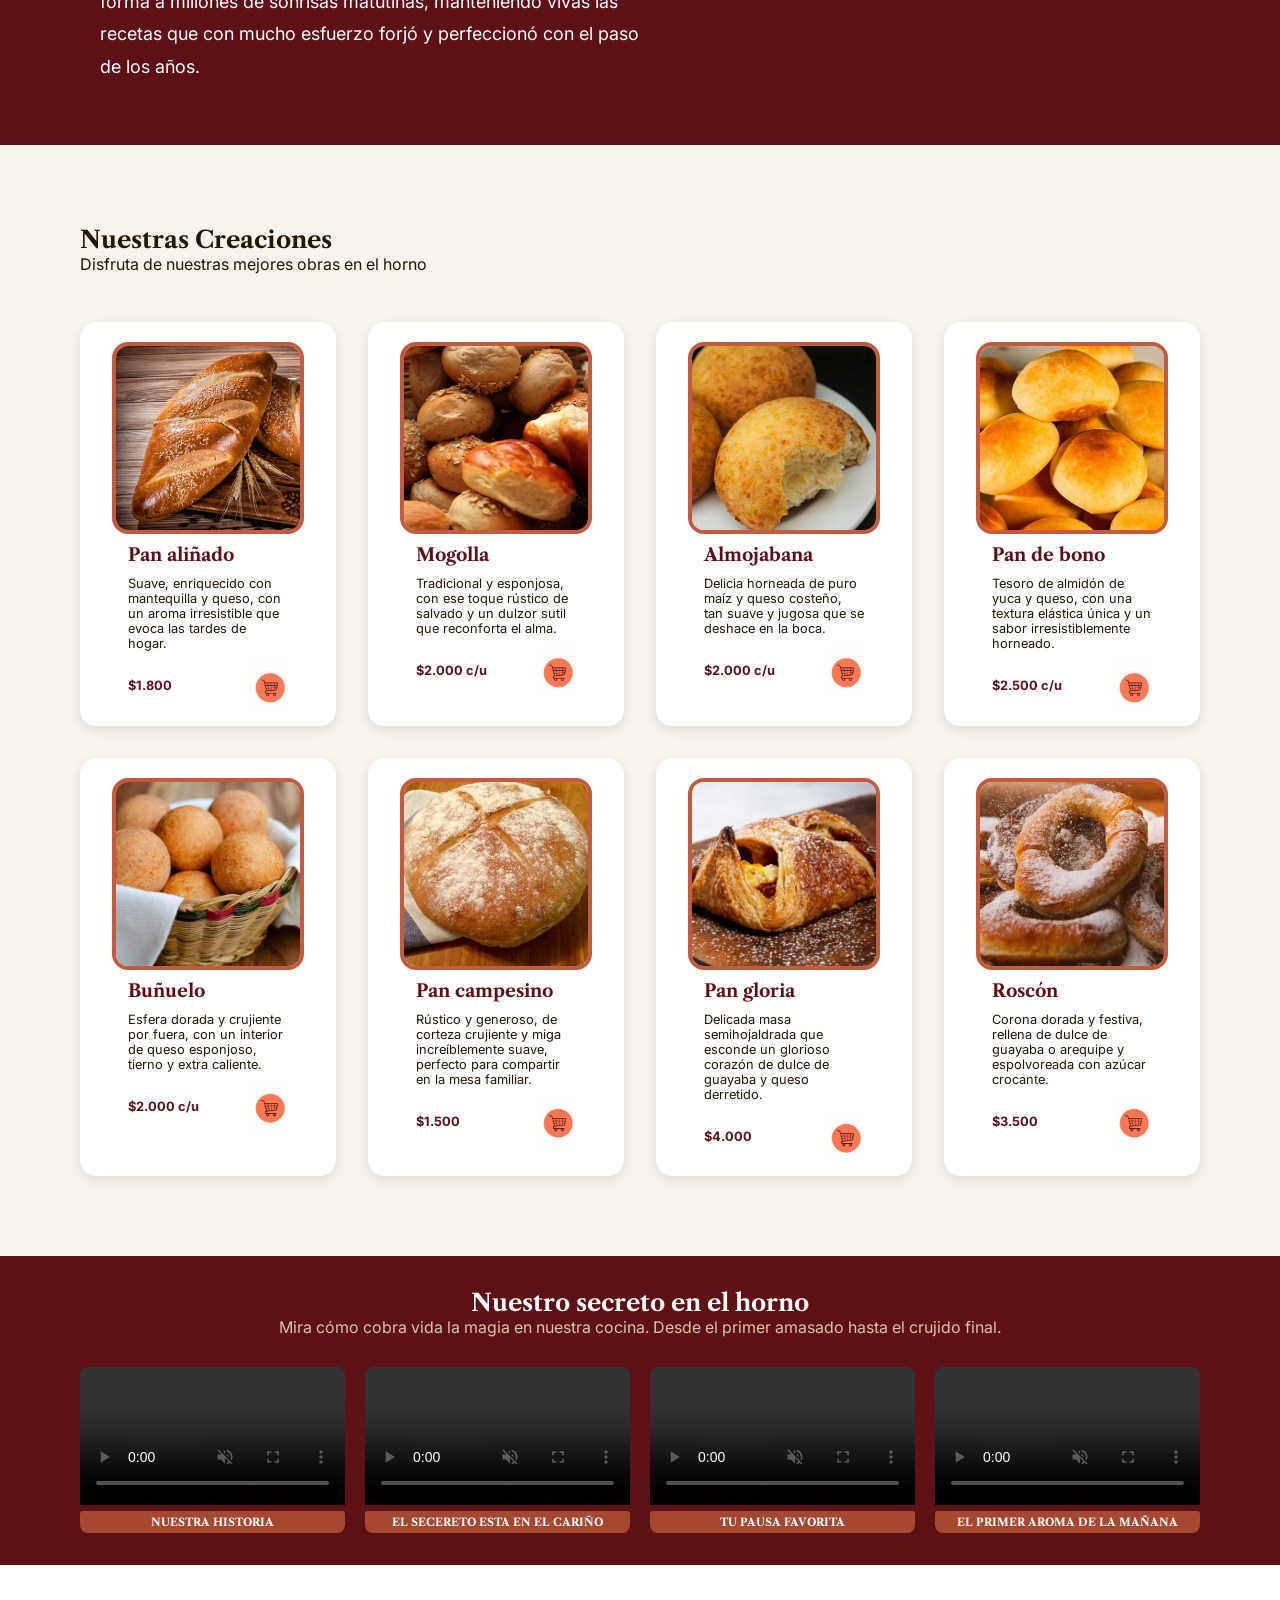
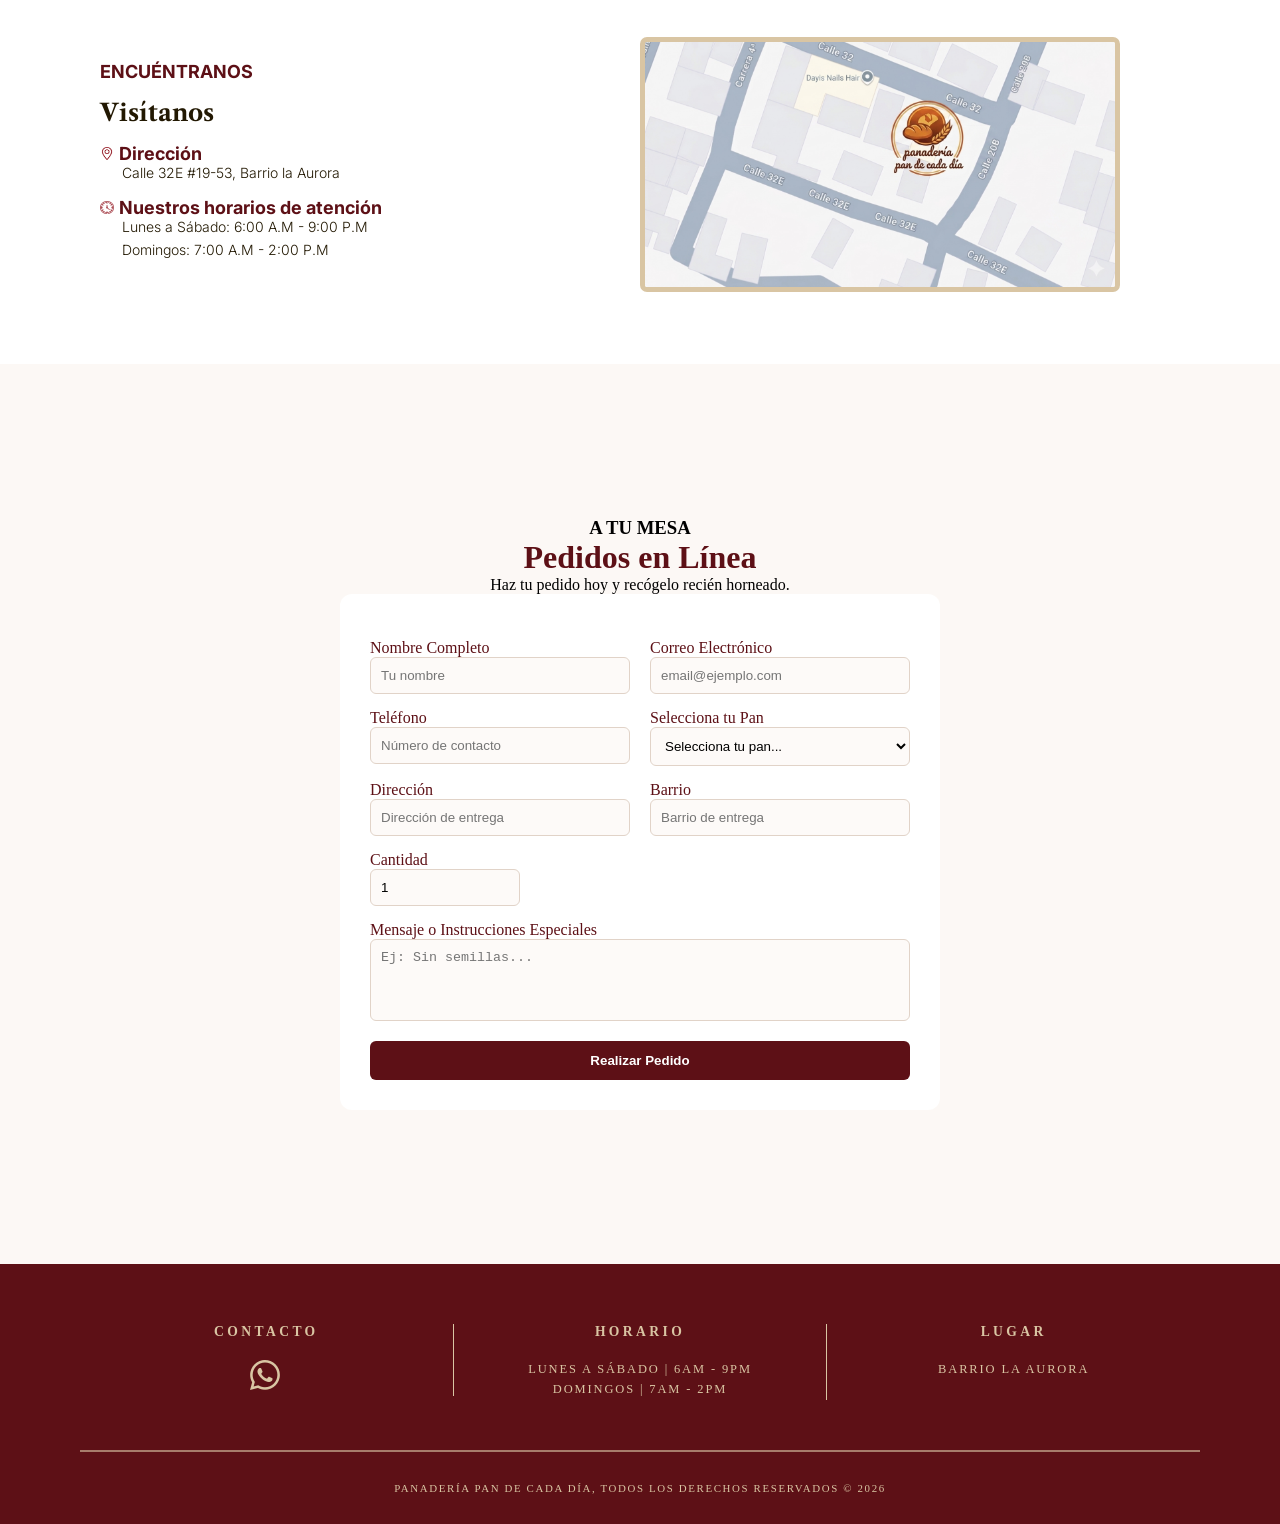
==== commit 4c87ae11: "adelanto página accesorios" ====
--- a/Panadería/index.html
+++ b/Panadería/index.html
@@ -80,7 +80,7 @@
         <h2>Pan aliñado</h2>
         <p class="descripcion">Suave, enriquecido con mantequilla y queso, con un aroma irresistible que evoca las tardes de hogar.</p>
         <div class="carrito">
-            <p>$6.000</p>
+            <p>$1.800</p>
             <a>
             <img class="lcarro" src="./Assets/LCARRITO.png" alt="Logo carrito">
             </a>
@@ -91,7 +91,7 @@
         <h2>Mogolla</h2>
         <p class="descripcion">Tradicional y esponjosa, con ese toque rústico de salvado y un dulzor sutil que reconforta el alma.</p>
         <div class="carrito">
-            <p>$1.000 c/u</p>
+            <p>$2.000 c/u</p>
             <a>
             <img class="lcarro" src="./Assets/LCARRITO.png" alt="Logo carrito">
             </a>
@@ -102,7 +102,7 @@
         <h2>Almojabana</h2>
         <p class="descripcion">Delicia horneada de puro maíz y queso costeño, tan suave y jugosa que se deshace en la boca.</p>
         <div class="carrito">
-            <p>$1.000 c/u</p>
+            <p>$2.000 c/u</p>
             <a>
             <img class="lcarro" src="./Assets/LCARRITO.png" alt="Logo carrito">
             </a>
@@ -113,7 +113,7 @@
         <h2>Pan de bono</h2>
         <p class="descripcion">Tesoro de almidón de yuca y queso, con una textura elástica única y un sabor irresistiblemente horneado.</p>
         <div class="carrito">
-            <p>$1.500 c/u</p>
+            <p>$2.500 c/u</p>
             <a>
             <img class="lcarro" src="./Assets/LCARRITO.png" alt="Logo carrito">
             </a>
@@ -124,7 +124,7 @@
         <h2>Buñuelo</h2>
         <p class="descripcion">Esfera dorada y crujiente por fuera, con un interior de queso esponjoso, tierno y extra caliente.</p>
         <div class="carrito">
-            <p>$3.000 c/u</p>
+            <p>$2.000 c/u</p>
             <a>
             <img class="lcarro" src="./Assets/LCARRITO.png" alt="Logo carrito">
             </a>
@@ -135,7 +135,7 @@
         <h2>Pan campesino</h2>
         <p class="descripcion">Rústico y generoso, de corteza crujiente y miga increíblemente suave, perfecto para compartir en la mesa familiar.</p>
         <div class="carrito">
-            <p>$8.000</p>
+            <p>$1.500</p>
             <a>
             <img class="lcarro" src="./Assets/LCARRITO.png" alt="Logo carrito">
             </a>
@@ -146,7 +146,7 @@
         <h2>Pan gloria</h2>
         <p class="descripcion">Delicada masa semihojaldrada que esconde un glorioso corazón de dulce de guayaba y queso derretido.</p>
         <div class="carrito">
-            <p>$4.500</p>
+            <p>$4.000</p>
             <a>
             <img class="lcarro" src="./Assets/LCARRITO.png" alt="Logo carrito">
             </a>
@@ -157,7 +157,7 @@
         <h2>Roscón</h2>
         <p class="descripcion">Corona dorada y festiva, rellena de dulce de guayaba o arequipe y espolvoreada con azúcar crocante.</p>
         <div class="carrito">
-            <p>$4.500</p>
+            <p>$3.500</p>
             <a>
             <img class="lcarro" src="./Assets/LCARRITO.png" alt="Logo carrito">
             </a>
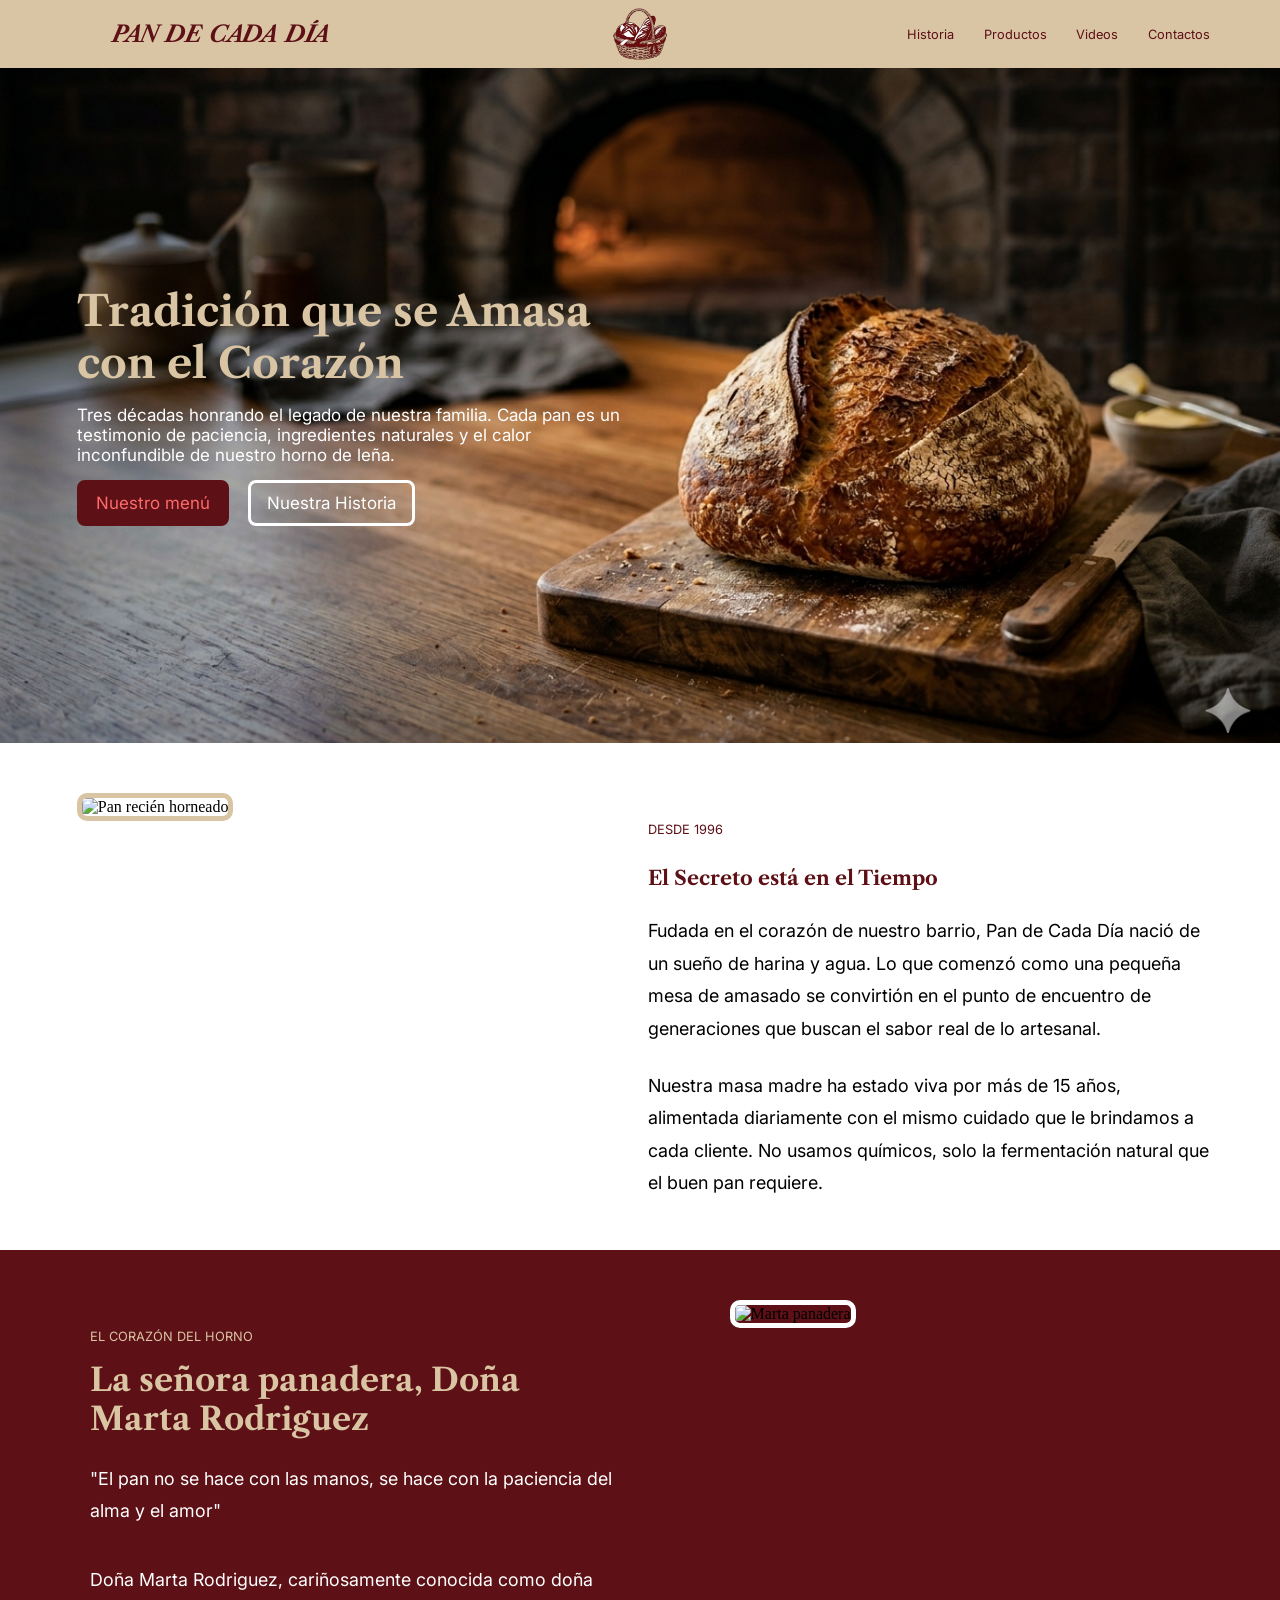
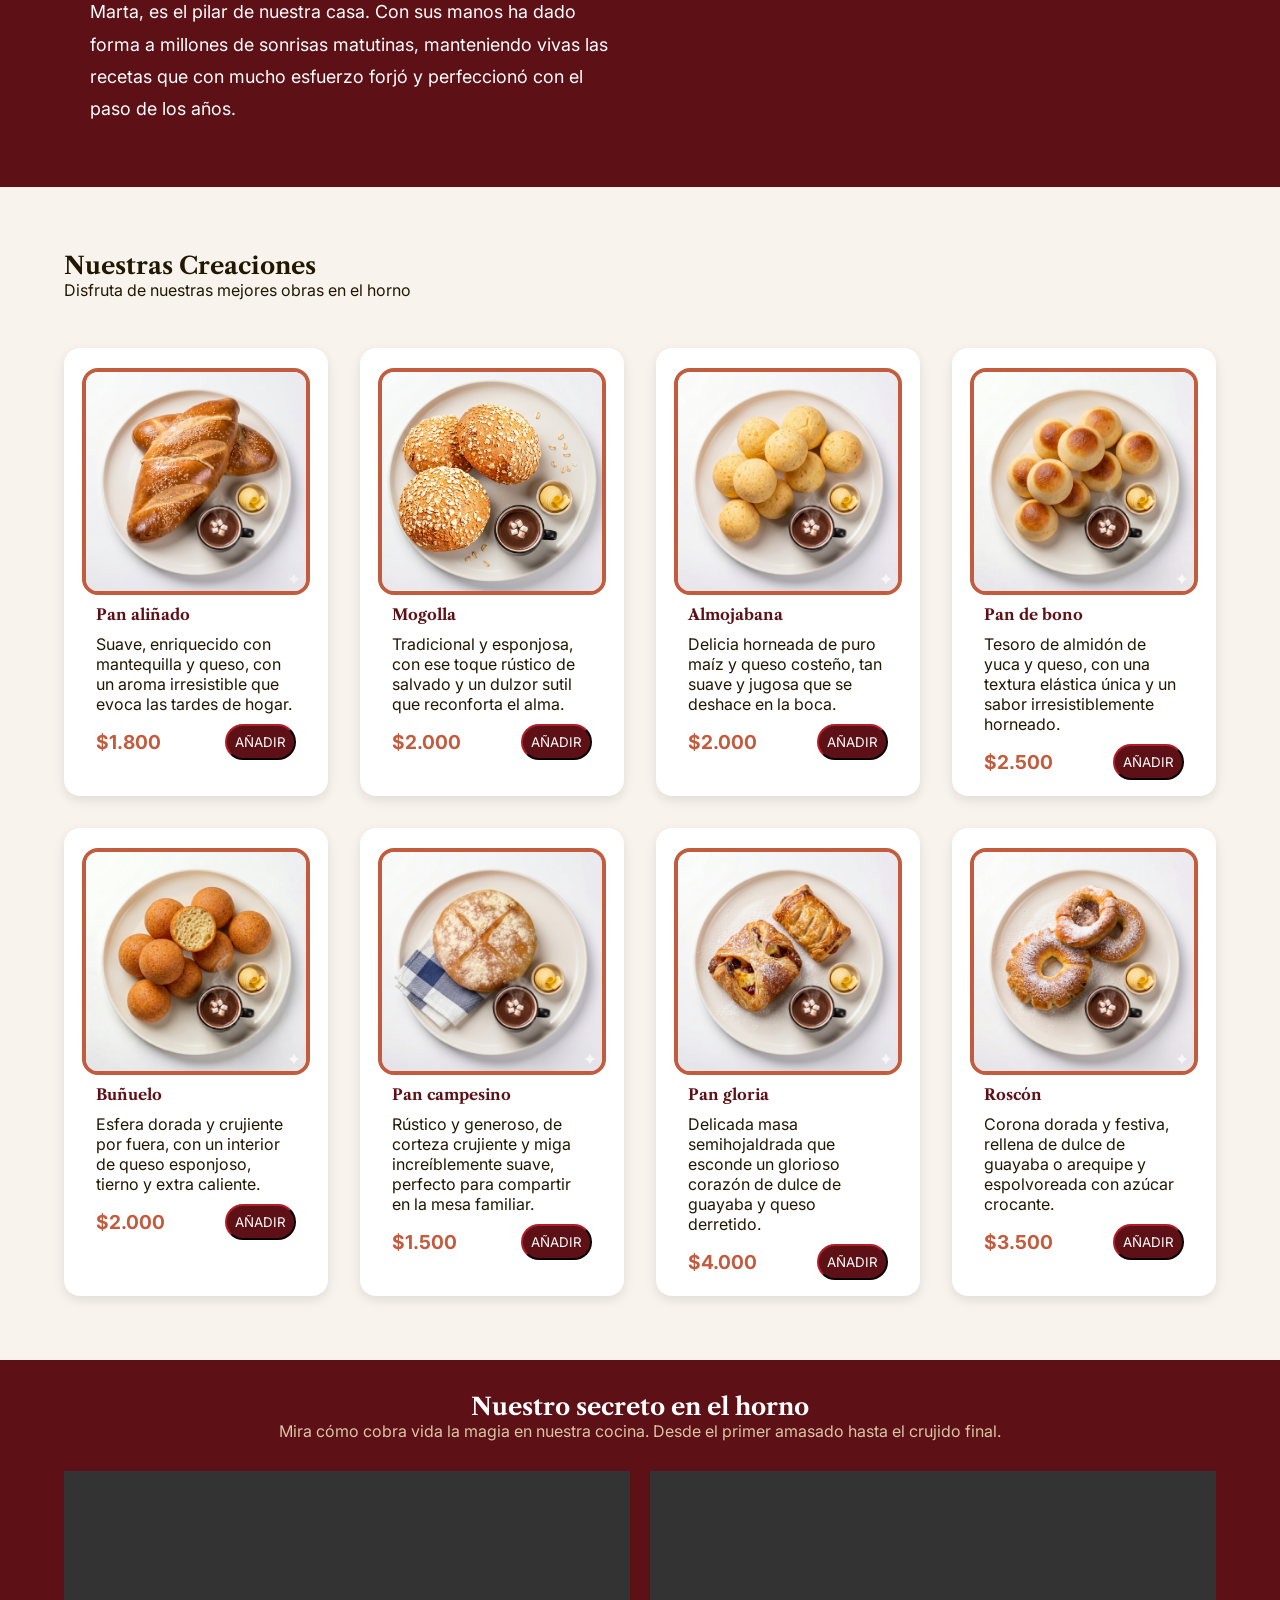
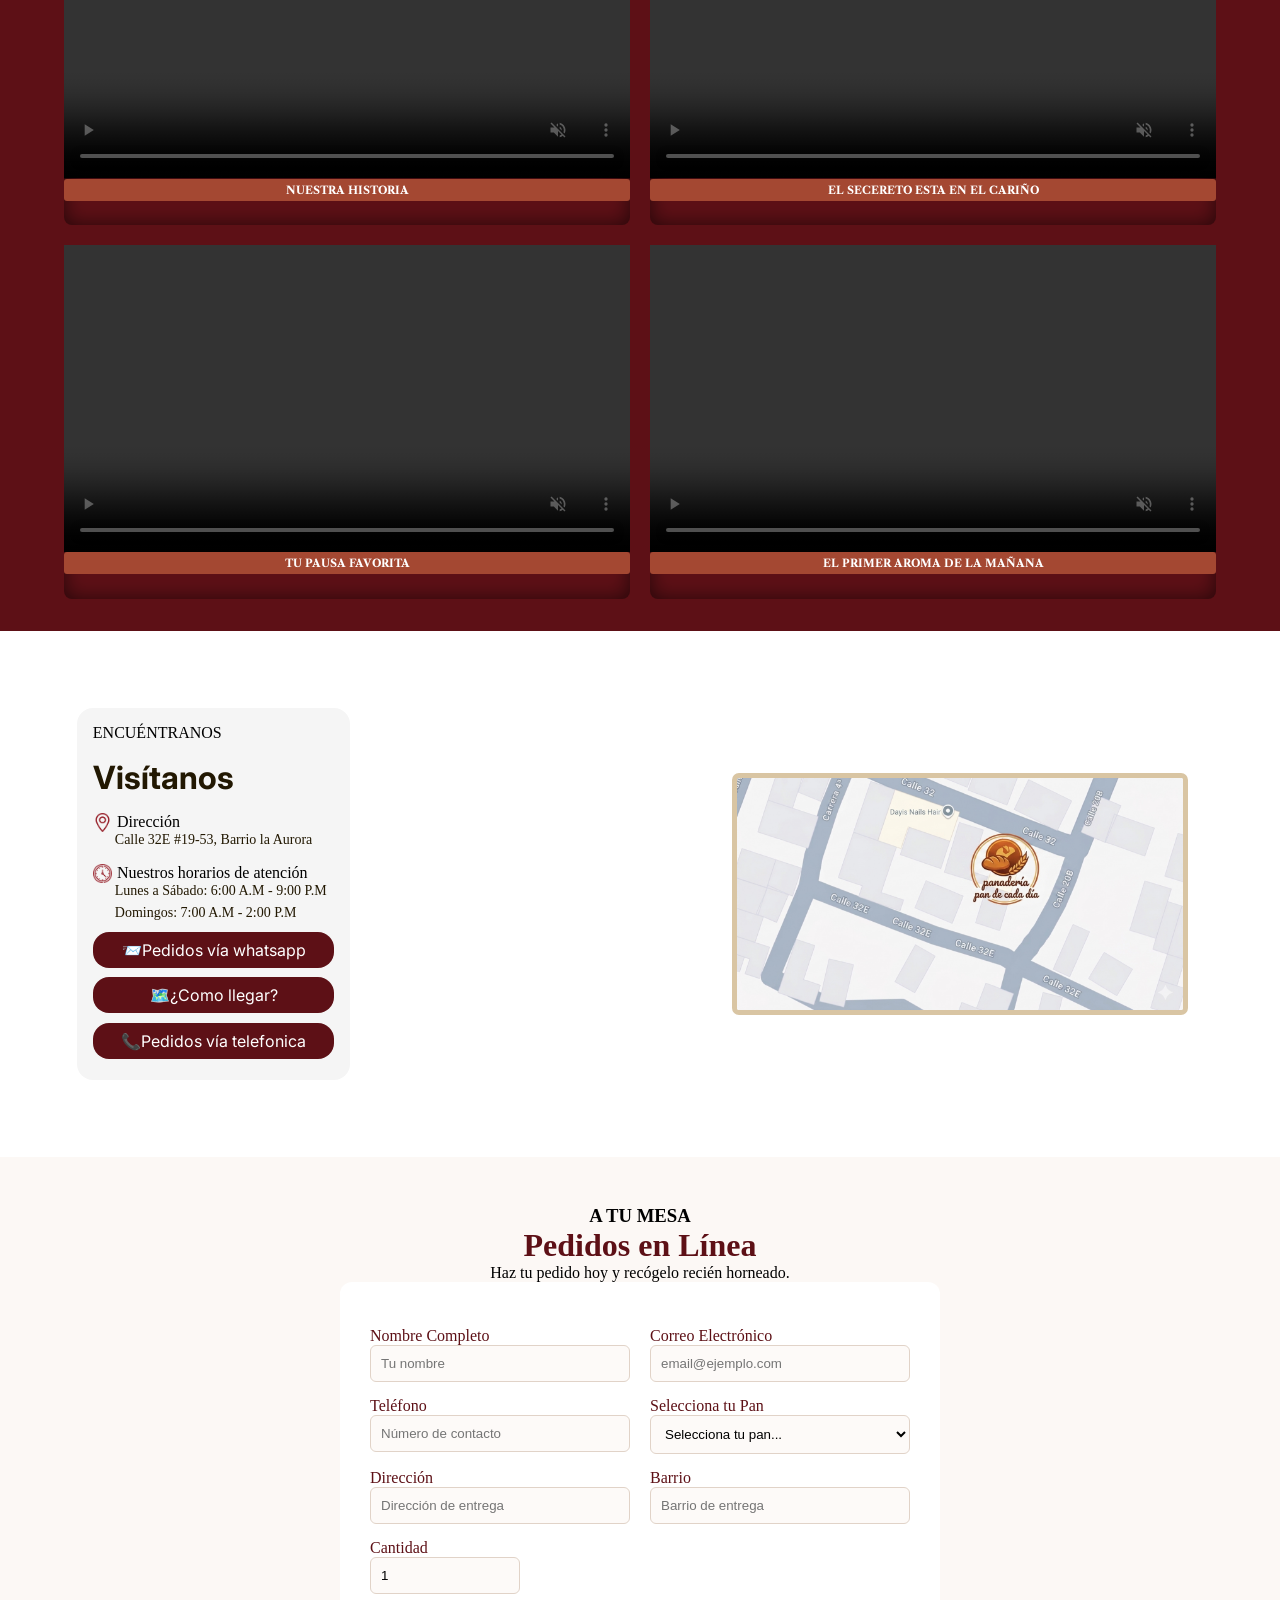
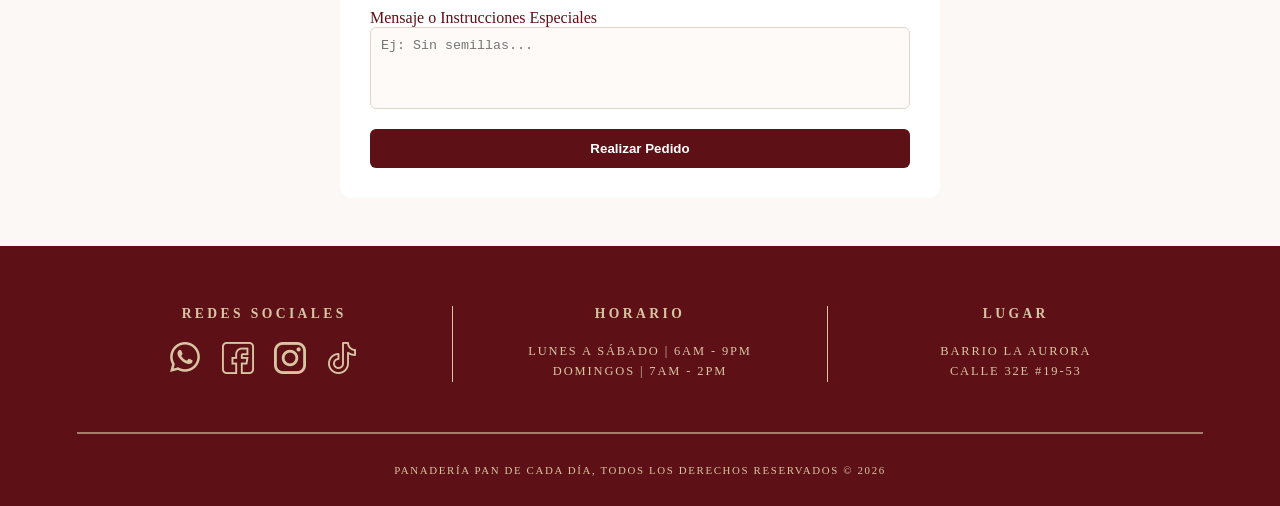
==== commit b10327dd: "Actualización panadería" ====
--- a/Panadería/index.html
+++ b/Panadería/index.html
@@ -76,91 +76,75 @@
         </div>
         <div class="productos">
     <div class="tarjetas">
-        <img class="fp" src="./Assets/ALINADO.jpg" alt="Pan aliñado">
+        <img class="fp" src="./Assets/ALINADO.png" alt="Pan aliñado">
         <h2>Pan aliñado</h2>
         <p class="descripcion">Suave, enriquecido con mantequilla y queso, con un aroma irresistible que evoca las tardes de hogar.</p>
         <div class="carrito">
             <p>$1.800</p>
-            <a>
-            <img class="lcarro" src="./Assets/LCARRITO.png" alt="Logo carrito">
-            </a>
-        </div>
-    </div>
-    <div class="tarjetas">
-        <img class="fp" src="./Assets/MOGOLLA.jpg" alt="Pan mogolla">
+            <button class="botonCompra"  type="button">AÑADIR</button>
+        </div>
+    </div>
+    <div class="tarjetas">
+        <img class="fp" src="./Assets/MOGOLLA.png" alt="Pan mogolla">
         <h2>Mogolla</h2>
         <p class="descripcion">Tradicional y esponjosa, con ese toque rústico de salvado y un dulzor sutil que reconforta el alma.</p>
         <div class="carrito">
-            <p>$2.000 c/u</p>
-            <a>
-            <img class="lcarro" src="./Assets/LCARRITO.png" alt="Logo carrito">
-            </a>
-        </div>
-    </div>
-    <div class="tarjetas">
-        <img class="fp" src="./Assets/ALMO.jpg" alt="Almojabana">
+            <p>$2.000</p>
+            <button class="botonCompra"  type="button">AÑADIR</button>
+        </div>
+    </div>
+    <div class="tarjetas">
+        <img class="fp" src="./Assets/ALMOJABANA.png" alt="Almojabana">
         <h2>Almojabana</h2>
         <p class="descripcion">Delicia horneada de puro maíz y queso costeño, tan suave y jugosa que se deshace en la boca.</p>
         <div class="carrito">
-            <p>$2.000 c/u</p>
-            <a>
-            <img class="lcarro" src="./Assets/LCARRITO.png" alt="Logo carrito">
-            </a>
-        </div>
-    </div>
-    <div class="tarjetas">
-        <img class="fp" src="./Assets/BONO.jpg" alt="Pan de bono">
+            <p>$2.000</p>
+            <button class="botonCompra"  type="button">AÑADIR</button>
+        </div>
+    </div>
+    <div class="tarjetas">
+        <img class="fp" src="./Assets/PBONO.png" alt="Pan de bono">
         <h2>Pan de bono</h2>
         <p class="descripcion">Tesoro de almidón de yuca y queso, con una textura elástica única y un sabor irresistiblemente horneado.</p>
         <div class="carrito">
-            <p>$2.500 c/u</p>
-            <a>
-            <img class="lcarro" src="./Assets/LCARRITO.png" alt="Logo carrito">
-            </a>
-        </div>
-    </div>
-    <div class="tarjetas">
-        <img class="fp" src="./Assets/BUNUELO.jpg" alt="Buñuelo">
+            <p>$2.500</p>
+            <button class="botonCompra"  type="button">AÑADIR</button>
+        </div>
+    </div>
+    <div class="tarjetas">
+        <img class="fp" src="./Assets/BUNUELO.png" alt="Buñuelo">
         <h2>Buñuelo</h2>
         <p class="descripcion">Esfera dorada y crujiente por fuera, con un interior de queso esponjoso, tierno y extra caliente.</p>
         <div class="carrito">
-            <p>$2.000 c/u</p>
-            <a>
-            <img class="lcarro" src="./Assets/LCARRITO.png" alt="Logo carrito">
-            </a>
-        </div>
-    </div>
-    <div class="tarjetas">
-        <img class="fp" src="./Assets/CAMPESINO.jpg" alt="Pan campesino">
+            <p>$2.000</p>
+            <button class="botonCompra"  type="button">AÑADIR</button>
+        </div>
+    </div>
+    <div class="tarjetas">
+        <img class="fp" src="./Assets/CAMPESINO.png" alt="Pan campesino">
         <h2>Pan campesino</h2>
         <p class="descripcion">Rústico y generoso, de corteza crujiente y miga increíblemente suave, perfecto para compartir en la mesa familiar.</p>
         <div class="carrito">
             <p>$1.500</p>
-            <a>
-            <img class="lcarro" src="./Assets/LCARRITO.png" alt="Logo carrito">
-            </a>
-        </div>
-    </div>
-    <div class="tarjetas">
-        <img class="fp" src="./Assets/PGLORIA.jpg" alt="Pan gloria">
+            <button class="botonCompra"  type="button">AÑADIR</button>
+        </div>
+    </div>
+    <div class="tarjetas">
+        <img class="fp" src="./Assets/GLORIA.png" alt="Pan gloria">
         <h2>Pan gloria</h2>
         <p class="descripcion">Delicada masa semihojaldrada que esconde un glorioso corazón de dulce de guayaba y queso derretido.</p>
         <div class="carrito">
             <p>$4.000</p>
-            <a>
-            <img class="lcarro" src="./Assets/LCARRITO.png" alt="Logo carrito">
-            </a>
-        </div>
-    </div>
-    <div class="tarjetas">
-        <img class="fp" src="./Assets/ROSCON.jpg" alt="Roscón">
+            <button class="botonCompra"  type="button">AÑADIR</button>
+        </div>
+    </div>
+    <div class="tarjetas">
+        <img class="fp" src="./Assets/ROSCON.png" alt="Roscón">
         <h2>Roscón</h2>
         <p class="descripcion">Corona dorada y festiva, rellena de dulce de guayaba o arequipe y espolvoreada con azúcar crocante.</p>
         <div class="carrito">
             <p>$3.500</p>
-            <a>
-            <img class="lcarro" src="./Assets/LCARRITO.png" alt="Logo carrito">
-            </a>
+            <button class="botonCompra"  type="button">AÑADIR</button>
         </div>
     </div>
     </div>
@@ -176,7 +160,7 @@
 
     <div class="grid">
         <div class="caja">
-            <video src="./Assets/la-panadera-marta-rodrguez.mp4" controls muted></video>
+            <video src="./Assets/orginal.mp4" controls muted></video>
                 <span>NUESTRA HISTORIA</span>
         </div>
 
@@ -190,14 +174,15 @@
                 <span>TU PAUSA FAVORITA</span>
         </div>
         <div class="caja">
-            <video src="./Assets/Video horno pradera.mp4" controls muted></video>
+            <video src="./Assets/descanso.mp4" controls muted></video>
                 <span>EL PRIMER AROMA DE LA MAÑANA</span>
         </div>
     </div>
     </div>
-
+                                        
     <div id="S7">
         <div class="S7-I">
+            <div class="contenedorDireccion">
             <p class="TMapa">ENCUÉNTRANOS</p>
             <h2>Visítanos</h2>
             <div class="Edireccion">       
@@ -211,6 +196,10 @@
             </div>
             <p class="horario">Lunes a Sábado: 6:00 A.M - 9:00 P.M</p>
             <p class="horario">Domingos: 7:00 A.M - 2:00 P.M</p>
+            <button class="botonpediwp">📨Pedidos vía whatsapp</button>
+            <button class="botonComollegar">🗺️¿Como llegar?</button>
+            <button class="botonLlamar">📞Pedidos vía telefonica</button>
+            </div>
         </div>
         <div class="S7-D">
             <img src="./Assets/MAPA.png" alt="Mapa de la panadería">
@@ -290,9 +279,12 @@
 
 <footer>
     <div class="info">
-    <div class="col">
-        <h3>Contacto</h3>
+    <div class="colRedes">
+        <h3>Redes sociales</h3>
         <a href="https://wa.me/3103776150" target="_blank" ><img src="./Assets/whatsapp.png" alt="whatsapp"></a>
+        <a href="https://www.facebook.com/profile.php?id=100095056013429&locale=es_LA" target="_blank"><img src="./Assets/facebook.png" alt="logo facebook"></a>
+        <a href="https://www.instagram.com/ma_yeerlyy/" target="_blank"><img src="./Assets/logotipo-de-instagram.png" alt=""></a>
+        <a href="https://www.instagram.com/adrxn22_/" target="_blank"><img src="./Assets/tik-tok.png" alt=""></a>
     </div>
 
     <div class="col">
@@ -304,6 +296,7 @@
     <div class="col">
         <h3>Lugar</h3>
         <p>Barrio la aurora</p>
+        <p>Calle 32E #19-53</p>
     </div>
     </div>
 
--- a/Panadería/style.css
+++ b/Panadería/style.css
@@ -8,7 +8,6 @@
     --Color-Terracota: #c35b3e;
     --Color-caqui: #D9c5a3;
     --Color-Oliva: #221802;
-
 }
 
 html {
@@ -21,37 +20,43 @@
     box-sizing: border-box;
 }
 
-.NB{
+.NB {
     display: flex;
     background-color: var(--Color-caqui);
     align-items: center;
+    padding: 0.5rem 1rem;
+    flex-wrap: wrap;
+    gap: 0.5rem;
 }
 
 .NI, .NC, .ND {
     flex: 1;
     display: flex;
     justify-content: center;
-
-}
-
-.NI{
+}
+
+.NI {
     font-family: var(--fuente-principal);
     font-style: italic;
     color: var(--Color-Vinotinto);
-    font-size: clamp(0.8rem, 1vw, 2rem);
-}
-
-.ND a{
-    padding-left: 0.9375rem;
-    padding-right: 0.9375rem;
+    font-size: clamp(0.75rem, 1.2vw, 1.25rem);
+}
+
+.ND {
+    flex-wrap: wrap;
+    gap: 0.25rem;
+}
+
+.ND a {
+    padding-inline: clamp(0.4rem, 1vw, 0.9375rem);
     color: var(--Color-Vinotinto);
     text-decoration: none;
-    font-family:var(--fuente-secundaria);
+    font-family: var(--fuente-secundaria);
     position: relative;
-    font-size: clamp(0.8rem, 1vw, 1rem);
-}
-
-.ND a::after{
+    font-size: clamp(0.7rem, 1vw, 1rem);
+}
+
+.ND a::after {
     content: '';
     position: absolute;
     width: 0;
@@ -68,7 +73,7 @@
 }
 
 .LSilueta {
-    width: 30%;
+    width: clamp(6rem, 15%, 12rem);
 }
 
 #S2 {
@@ -78,44 +83,45 @@
     background-position: center;
     display: flex;
     align-items: center;
-    padding-left: 6.25rem;
+    padding-inline: clamp(1.5rem, 6vw, 6.25rem);
+    padding-block: 3rem;
 }
 
 .S2-contenido {
-    max-width: 50%;
+    max-width: min(50%, 36rem);
 }
 
 .S2-contenido h2 {
     color: var(--Color-caqui);
     font-family: var(--fuente-principal);
-    font-size: clamp(1.5rem, 3.3vw, 3.3125rem);
-    margin-bottom: 16px;
+    font-size: clamp(1.4rem, 3.3vw, 3.3125rem);
+    margin-bottom: 1rem;
 }
 
 .S2-contenido p {
     color: white;
-    font-size: clamp(0.5rem,2vw,1.0625rem);
-    font-family: var(--fuente-secundaria);
-}
-
-.S2-contenido .B1{
+    font-size: clamp(0.8rem, 1.5vw, 1.0625rem);
+    font-family: var(--fuente-secundaria);
+}
+
+.S2-contenido .B1 {
     background-color: var(--Color-Vinotinto);
     color: #ff6a6a;
-    font-size: clamp(0.5rem,2vw,1.0625rem);
+    font-size: clamp(0.75rem, 1.5vw, 1.0625rem);
     border-radius: 0.5rem;
-    padding: 0.625rem;
+    padding: 0.625rem 1rem;
     border: solid var(--Color-Vinotinto);
     margin-top: 0.9375rem;
     font-family: var(--fuente-secundaria);
     cursor: pointer;
 }
 
-.S2-contenido .B2{
+.S2-contenido .B2 {
     background-color: transparent;
     color: white;
-    font-size: clamp(0.5rem,2vw,1.0625rem);
+    font-size: clamp(0.75rem, 1.5vw, 1.0625rem);
     border-radius: 0.5rem;
-    padding: 0.625rem;
+    padding: 0.625rem 1rem;
     border: solid white;
     margin-top: 0.9375rem;
     font-family: var(--fuente-secundaria);
@@ -123,7 +129,7 @@
     margin-left: 0.9375rem;
 }
 
-.S2-contenido .B1:hover{
+.S2-contenido .B1:hover {
     background-color: var(--Color-Oliva);
     border-color: var(--Color-Oliva);
     transform: scale(1.07);
@@ -131,7 +137,7 @@
     color: #F8F4ED;
 }
 
-.S2-contenido .B2:hover{
+.S2-contenido .B2:hover {
     background-color: #ffffff;
     border-color: #ffffff;
     transform: scale(1.07);
@@ -139,109 +145,113 @@
     color: var(--Color-Oliva);
 }
 
-#S3{
+#S3 {
     display: grid;
     grid-template-columns: 1fr 1fr;
     gap: 1rem;
 }
 
-.S3-I{
+.S3-I {
     grid-column: 1;
-    padding-left: 6.25rem;
-    padding-top: 3.125rem;
-    padding-bottom: 3.125rem;
-}
-
-.S3-I img{
-    height: 34.375rem;
+    padding-left: clamp(1.5rem, 6vw, 6.25rem);
+    padding-block: clamp(2rem, 4vw, 3.125rem);
+}
+
+.S3-I img {
+    height: clamp(18rem, 35vw, 34.375rem);
     width: 88%;
     border: solid var(--Color-caqui) 0.3125rem;
     border-radius: 10px;
-}
-
-.S3-D{
+    object-fit: cover;
+}
+
+.S3-D {
     grid-column: 2;
-    padding-top: 3.125rem;
-    display: flex;    
+    padding-top: clamp(2rem, 4vw, 3.125rem);
+    display: flex;
     justify-content: center;
     flex-direction: column;
-    padding-bottom: 3.125rem;
-}
-
-.S3-D .Fecha{
+    padding-bottom: clamp(2rem, 4vw, 3.125rem);
+    padding-right: 1rem;
+}
+
+.S3-D .Fecha {
     color: var(--Color-Vinotinto);
     font-family: var(--fuente-secundaria);
-    font-size: 14px;
-}
-
-.S3-D p{
+    font-size: clamp(0.75rem, 1vw, 0.875rem);
+}
+
+.S3-D p {
     color: #000000;
     font-family: var(--fuente-secundaria);
-    padding-right: 5rem;
+    padding-right: clamp(1rem, 4vw, 5rem);
     margin-top: 1.5625rem;
-    font-size: clamp( 0.7rem,1.7vw,1.125rem);
+    font-size: clamp(0.75rem, 1.7vw, 1.125rem);
     line-height: 1.8;
 }
 
-.S3-D h2{
+.S3-D h2 {
     color: var(--Color-Vinotinto);
     font-family: var(--fuente-principal);
     margin-top: 1.5625rem;
-    font-size: clamp( 1rem,2vw,1.25rem);
-}
-
-#S4{
+    font-size: clamp(1rem, 2vw, 1.25rem);
+}
+
+#S4 {
     display: grid;
     grid-template-columns: 1fr 1fr;
     background-color: var(--Color-Vinotinto);
 }
 
-.S4-I{
+.S4-I {
     grid-column: 1;
-    padding-top: 50px;
-    display: flex;    
+    padding-top: clamp(2rem, 4vw, 3.125rem);
+    display: flex;
     justify-content: center;
     flex-direction: column;
-    padding-bottom: 50px;
-    padding-left: 100px;
-}
-
-.S4-I .Vineta{
-    color: var(--Color-caqui);
-    font-family: var(--fuente-secundaria);
-    font-size: 14px;
-}
-
-.S4-I h2{
+    padding-bottom: clamp(2rem, 4vw, 3.125rem);
+    padding-left: clamp(1.5rem, 7vw, 6.25rem);
+    padding-right: 1rem;
+}
+
+.S4-I .Vineta {
+    color: var(--Color-caqui);
+    font-family: var(--fuente-secundaria);
+    font-size: clamp(0.75rem, 1vw, 0.875rem);
+}
+
+.S4-I h2 {
     color: var(--Color-caqui);
     font-family: var(--fuente-principal);
-}
-
-.S4-I p{
-    font-size: 18px;
-    font-family: var(--fuente-secundaria);
-    margin-bottom: 12px;
-    margin-top: 25px;
+    font-size: clamp(1.2rem, 2.5vw, 2rem);
+}
+
+.S4-I p {
+    font-size: clamp(0.85rem, 1.4vw, 1.125rem);
+    font-family: var(--fuente-secundaria);
+    margin-bottom: 0.75rem;
+    margin-top: 1.5625rem;
     line-height: 1.8;
     color: white;
 }
 
-.S4-D{
+.S4-D {
     grid-column: 2;
-    padding-left: 115px;
-    padding-top: 50px;
-    padding-bottom: 50px;
-}
-
-.S4-D img{
-    height:34.375rem;
+    padding-left: clamp(1.5rem, 7vw, 7.1875rem);
+    padding-top: clamp(2rem, 4vw, 3.125rem);
+    padding-bottom: clamp(2rem, 4vw, 3.125rem);
+}
+
+.S4-D img {
+    height: clamp(18rem, 35vw, 34.375rem);
     width: 87%;
     border: solid #ffffff 0.3125rem;
     border-radius: 10px;
+    object-fit: cover;
 }
 
 #S5 {
-    padding: 5rem;
+    padding: clamp(2rem, 5vw, 5rem);
     background-color: #F8F4ED;
 }
 
@@ -271,48 +281,42 @@
     transition: box-shadow 0.3s ease;
 }
 
-#S5 .productos .tarjetas:hover{
+#S5 .productos .tarjetas:hover {
     transform: scale(1.02);
     transition: all 0.5s;
-}
-
-#S5 .productos .tarjetas:hover{
     box-shadow: 0 8px 24px rgba(0, 0, 0, 0.2);
 }
 
 #S5 .productos .tarjetas .fp {
-    width: 75%;
+    width: 86%;
     border-radius: 1rem;
     margin: 1.25rem auto 0 auto;
     border: solid var(--Color-Terracota) 0.3rem;
 }
 
-
 #S5 .productos .tarjetas h2 {
     font-family: var(--fuente-principal);
-    font-size: 1.125rem;
-    margin-left: 3rem;
+    font-size: clamp(0.9rem, 1.2vw, 1.125rem);
+    margin-left: clamp(1rem, 2.5vw, 3rem);
     margin-top: 0.625rem;
     color: var(--Color-Vinotinto);
 }
 
-#S5 .productos .tarjetas .descripcion{
-    font-family: var(--fuente-secundaria);
-    font-size: 0.8rem;
-    margin-left: 3rem;
-    margin-right: 3rem;
+#S5 .productos .tarjetas .descripcion {
+    font-family: var(--fuente-secundaria);
+    font-size: 1rem;
+    margin-inline: clamp(1rem, 2.5vw, 3rem);
     margin-top: 0.625rem;
     color: var(--Color-Oliva);
     text-align: left;
 }
 
-#S5 .productos .tarjetas .carrito{
-    font-family: var(--fuente-secundaria);
-    font-size: 0.8rem;
-    margin-left: 3rem;
-    margin-right: 3rem;
+#S5 .productos .tarjetas .carrito {
+    font-family: var(--fuente-secundaria);
+    font-size: 1.2rem;
+    margin-inline: clamp(1rem, 2.5vw, 3rem);
     margin-top: 0.625rem;
-    color: var(--Color-Vinotinto);
+    color: var(--Color-Terracota);
     text-align: left;
     font-weight: bold;
     display: flex;
@@ -321,128 +325,151 @@
     padding-bottom: 1rem;
 }
 
-#S5 .productos .tarjetas .carrito .lcarro{
-    width: 2.5rem;
-}
-
-.carrito a {
-    display: flex;
+#S5 .productos .tarjetas .carrito .botonCompra{
+    background-color: var(--Color-Vinotinto);
+    padding: 0.5rem;
+    color: white;
+    font-family: var(--fuente-secundaria);
+    border-radius: 1.875rem;
     cursor: pointer;
-}
-
-.carrito a:hover{
-    transform: scale(1.10);
-    transition: all 0.2s;
-}
-
+    border-color: var(--Color-Vinotinto);
+}
+
+#S5 .productos .tarjetas .carrito .botonCompra:hover{
+    background-color: green;
+    transform: scale(1.12);
+    transition: all 0.3s;
+    border-color: green;
+}
 
 #S6 {
     background: var(--Color-Vinotinto);
     color: #fff;
-    padding: 2rem 5rem 2rem 5rem;
+    padding: 2rem clamp(1.5rem, 5vw, 5rem);
     text-align: center;
     font-family: var(--fuente-principal);
 }
 
 .txt p {
     font-family: var(--fuente-secundaria);
-    color: var(--Color-caqui); 
-    margin-bottom: 30px; 
+    color: var(--Color-caqui);
+    margin-bottom: 1.875rem;
 }
 
 .grid {
-    display: flex;
-    gap: 20px;
-    justify-content: center;
+    display: grid;
+    grid-template-columns: repeat(2, 1fr);
+    gap: 1.25rem;
     max-width: 100%;
     margin: 0 auto;
 }
 
 .caja {
-    flex: 1;
+    width: 100%;
     aspect-ratio: 16/10;
     border-radius: 8px;
-    overflow: hidden;
+    
     display: grid;
-    grid-template-areas: "capas";
-}
-
-.caja video{
+    box-shadow: inset 0 0 20px rgba(0, 0, 0, 0.6);
+}
+
+.caja video {
     width: 100%;
     height: 100%;
-}
-
-.caja video {
     object-fit: cover;
+    box-shadow: inset 0 0 20px rgba(0, 0, 0, 0.6);
+    
 }
 
 .caja span {
-    font-size: 11px;
+    font-size: 0.6875rem;
     font-weight: bold;
     background: #a44832;
     padding: 4px 8px;
     border-radius: 3px;
-    margin-top: auto;
     align-self: flex-start;
 }
 
-#S7{
+#S7 {
     display: grid;
     grid-template-columns: 1fr 1fr;
 }
 
-
-.S7-I{
+.S7-I {
     grid-column: 1;
-    padding-left: 6.25rem;
-    padding-top: 6rem;
-    padding-bottom: 6.25rem;
-}
-
-.S7-I p{
-    font-family: var(--fuente-secundaria);
+    padding-left: clamp(1.5rem, 6vw, 6.25rem);
+    padding-top: clamp(3rem, 6vw, 6rem);
+    padding-bottom: clamp(3rem, 6vw, 6.25rem);
+    padding-right: 1rem;
+}
+
+.S7-I .contenedorDireccion{
+    background-color: whitesmoke;
+    width: 50%;
+    border-radius: 1rem;
+    padding: 1rem;
+}
+
+.S7-I .contenedorDireccion .botonpediwp, .botonComollegar, .botonLlamar{
+    background-color: var(--Color-Vinotinto);
+    color: white;
+    font-family: var(--fuente-secundaria);
+    border: var(--Color-Vinotinto);
+    font-size: 1rem;
+    width: 100%;
+    border-radius: 1rem;
+    padding: 0.5rem;
+    margin: 0.3rem 0;
+}
+
+.S7-I .contenedorDireccion .botonpediwp:hover, .botonComollegar:hover
+
+.S7-I .contenedorDireccion .TMapa{
+    font-family: var(--fuente-principal);
     color: var(--Color-Vinotinto);
     font-weight: bold;
-    font-size: 1.125rem;
-}
-
-.S7-I h2{
-    font-family: var(--fuente-principal);
+    font-size: clamp(0.9rem, 1.8vw,  1.5rem);
+}
+
+.S7-I .contenedorDireccion h2 {
+    font-family: var(--fuente-secundaria);
     color: var(--Color-Oliva);
     padding-top: 1rem;
-}
-
-.S7-I .Edireccion{
+    font-size: clamp(1.2rem, 2.5vw, 2rem);
+}
+
+.S7-I .Edireccion {
     padding-top: 1rem;
     display: flex;
     align-items: center;
     gap: 5px;
 }
 
-.S7-I .Edireccion img{
-    width: 2.5%;
-}
-
-.S7-I .Ehorario{
+.S7-I .Edireccion img {
+    width: clamp(1.2rem, 2.5%, 1.5rem);
+    min-width: 1.2rem;
+}
+
+.S7-I .Ehorario {
     padding-top: 1rem;
     display: flex;
     align-items: center;
     gap: 5px;
 }
 
-.S7-I .Ehorario img{
-    width: 2.5%;
-}
-
-
-.S7-I .direccion{
+.S7-I .Ehorario img {
+    width: clamp(1.2rem, 2.5%, 1.5rem);
+    min-width: 1.2rem;
+}
+
+.S7-I .direccion {
     font-size: 0.875rem;
     color: var(--Color-Oliva);
     padding-left: 1.375rem;
     font-weight: 300;
 }
 
-.S7-I .horario{
+.S7-I .horario {
     font-size: 0.875rem;
     color: var(--Color-Oliva);
     padding-left: 1.375rem;
@@ -450,16 +477,19 @@
     padding-bottom: 0.375rem;
 }
 
-.S7-D{
+.S7-D {
     grid-column: 2;
     display: flex;
     align-items: center;
-}
-
-.S7-D img{
-    width: 75%;
+    justify-content: center;
+    padding: 2rem 1rem;
+}
+
+.S7-D img {
+    width: min(75%, 30rem);
     border-radius: 0.4375rem;
     border: solid var(--Color-caqui) 5px;
+    object-fit: cover;
 }
 
 .principal {
@@ -467,8 +497,8 @@
     flex-direction: column;
     align-items: center;
     justify-content: center;
-    min-height: 100vh;
-    background-color: #fcf8f5; 
+    background-color: #fcf8f5;
+    padding: 3rem 1rem;
 }
 
 .cabeza {
@@ -476,51 +506,54 @@
 }
 
 .cabeza h1, .campo label {
-    color: var(--Color-Vinotinto); 
+    color: var(--Color-Vinotinto);
 }
 
 .FACTU {
     background-color: #ffffff;
     width: 100%;
     max-width: 600px;
-    padding: 30px;
+    padding: clamp(1rem, 3vw, 1.875rem);
     box-sizing: border-box;
-    border-radius: 12px; 
+    border-radius: 12px;
 }
 
 .fila {
     display: flex;
-    gap: 20px;
-    margin-top: 15px;
+    gap: 1.25rem;
+    margin-top: 0.9375rem;
+    flex-wrap: wrap;
 }
 
 .campo {
     display: flex;
     flex-direction: column;
     flex: 1;
+    min-width: 8rem;
 }
 
 .campo input, .campo select, .campo textarea {
-    background-color: #fdfaf8; 
-    border: 1px solid #e1d3c8; 
+    background-color: #fdfaf8;
+    border: 1px solid #e1d3c8;
     border-radius: 6px;
     padding: 10px;
     resize: none;
+    width: 100%;
 }
 
 .boton-pedido {
     width: 100%;
-    margin-top: 20px;
-    padding: 12px;
-    background-color: var(--Color-Vinotinto); 
-    color: white; 
+    margin-top: 1.25rem;
+    padding: 0.75rem;
+    background-color: var(--Color-Vinotinto);
+    color: white;
     border: none;
     border-radius: 6px;
     font-weight: bold;
     cursor: pointer;
 }
 
-.boton-pedido:hover{
+.boton-pedido:hover {
     transform: scale(1.02);
     transition: all 1s;
     background-color: #931822;
@@ -528,35 +561,56 @@
 
 footer {
     background: var(--Color-Vinotinto);
-    padding: 60px 80px 30px;
-}
-
+    padding: clamp(2rem, 5vw, 3.75rem) clamp(1.5rem, 6vw, 5rem) 1.875rem;
+}
 
 .info {
     display: flex;
     justify-content: center;
     align-items: flex-start;
     gap: 0;
-    margin-bottom: 50px;
-}
-
-.col {
+    margin-bottom: clamp(2rem, 4vw, 3.125rem);
+    flex-wrap: wrap;
+}
+
+.colRedes{
     flex: 1;
+    min-width: 10rem;
     text-align: center;
-    padding: 0 40px;
-}
-
-.col:not(:last-child) {
-    border-right: 1px solid var(--Color-caqui);
-}
-
-.col h3 {
+    padding: 0 clamp(1rem, 3vw, 2.5rem); 
+}
+
+.colRedes h3 {
     color: var(--Color-caqui);
     font-size: 0.85rem;
     font-weight: 700;
     letter-spacing: 0.25em;
     text-transform: uppercase;
-    margin-bottom: 20px;
+    margin-bottom: 1.25rem;
+}
+
+.colRedes a{
+    padding: 0 0.5rem;
+}
+.col {
+    flex: 1;
+    min-width: 10rem;
+    text-align: center;
+    padding: 0 clamp(1rem, 3vw, 2.5rem);
+}
+
+.col:not(:last-child) {
+    border-right: 1px solid var(--Color-caqui);
+    border-left: 1px solid var(--Color-caqui);  
+}
+
+.col h3 {
+    color: var(--Color-caqui);
+    font-size: 0.85rem;
+    font-weight: 700;
+    letter-spacing: 0.25em;
+    text-transform: uppercase;
+    margin-bottom: 1.25rem;
 }
 
 .col p {
@@ -567,20 +621,19 @@
     line-height: 1.6;
 }
 
-    
-.divisor{
+.divisor {
     width: 100%;
     height: 2px;
     background: var(--Color-caqui);
-    margin-bottom: 30px;
+    margin-bottom: 1.875rem;
     opacity: 0.6;
-} 
-
-.social{
+}
+
+.social {
     display: flex;
     justify-content: center;
-    gap: 28px;
-    margin-bottom: 20px;
+    gap: 1.75rem;
+    margin-bottom: 1.25rem;
 }
 
 .social a {
@@ -601,3 +654,166 @@
     letter-spacing: 0.15em;
     text-transform: uppercase;
 }
+
+@media (max-width: 900px) {
+    .NB {
+        flex-direction: column;
+        padding: 0.75rem 1rem;
+        gap: 0.75rem;
+    }
+
+    .NI, .NC, .ND {
+        width: 100%;
+        justify-content: center;
+    }
+
+    .LSilueta {
+        width: clamp(5rem, 25vw, 8rem);
+    }
+
+    #S2 {
+        padding-inline: clamp(1.5rem, 4vw, 3rem);
+        min-height: 60vh;
+    }
+
+    .S2-contenido {
+        max-width: 70%;
+    }
+
+    #S3, #S4 {
+        grid-template-columns: 1fr;
+    }
+
+    .S3-I {
+        grid-column: 1;
+        padding-left: clamp(1.5rem, 4vw, 3rem);
+        padding-right: clamp(1.5rem, 4vw, 3rem);
+    }
+
+    .S3-I img {
+        width: 100%;
+        height: clamp(16rem, 45vw, 28rem);
+    }
+
+    .S3-D {
+        grid-column: 1;
+        padding-inline: clamp(1.5rem, 4vw, 3rem);
+    }
+
+    .S3-D p {
+        padding-right: 0;
+    }
+
+    .S4-I {
+        grid-column: 1;
+        padding-inline: clamp(1.5rem, 4vw, 3rem);
+        order: 2;
+    }
+
+    .S4-D {
+        grid-column: 1;
+        padding-inline: clamp(1.5rem, 4vw, 3rem);
+        order: 1;
+    }
+
+    .S4-D img {
+        width: 100%;
+        height: clamp(16rem, 45vw, 28rem);
+    }
+
+    #S5 .productos {
+        grid-template-columns: repeat(2, 1fr);
+    }
+
+    #S7 {
+        grid-template-columns: 1fr;
+    }
+
+    .S7-I {
+        grid-column: 1;
+        padding-inline: clamp(1.5rem, 4vw, 3rem);
+    }
+
+    .S7-D {
+        grid-column: 1;
+        padding: 0 clamp(1.5rem, 4vw, 3rem) 2rem;
+    }
+
+    .S7-D img {
+        width: 100%;
+        max-width: 30rem;
+    }
+
+    .col:not(:last-child) {
+        border-right: none;
+        border-bottom: 1px solid var(--Color-caqui);
+        padding-bottom: 1.5rem;
+        margin-bottom: 1.5rem;
+    }
+}
+
+@media (max-width: 600px) {
+    #S2 {
+        min-height: 55vh;
+        padding-inline: 1.25rem;
+        align-items: flex-end;
+        padding-bottom: 2.5rem;
+    }
+
+    .S2-contenido {
+        max-width: 100%;
+    }
+
+.S2-contenido .B2 {
+    margin-left: 0;
+    margin-top: 0.75rem;
+}
+
+#S5 .productos {
+    grid-template-columns: 1fr;
+}
+
+#S5 {
+    padding: 1.5rem 1rem;
+}
+
+.grid {
+    grid-template-columns: 1fr;
+}
+
+#S6 {
+    padding: 1.5rem 1rem;
+}
+
+footer {
+    padding: 2rem 1rem 1.5rem;
+}
+
+.info {
+    flex-direction: column;
+    align-items: center;
+}
+
+.col {
+    width: 100%;
+    border-right: none !important;
+    border-bottom: 1px solid var(--Color-caqui);
+    padding-bottom: 1.25rem;
+    margin-bottom: 1.25rem;
+}
+
+.col:last-child {
+    border-bottom: none;
+    margin-bottom: 0;
+}
+
+.fila {
+    flex-direction: column;
+    gap: 0.75rem;
+}
+
+.S7-I .Edireccion img, .S7-I .Ehorario img {
+    min-width: 1rem;
+    width: 1rem;
+}
+}
